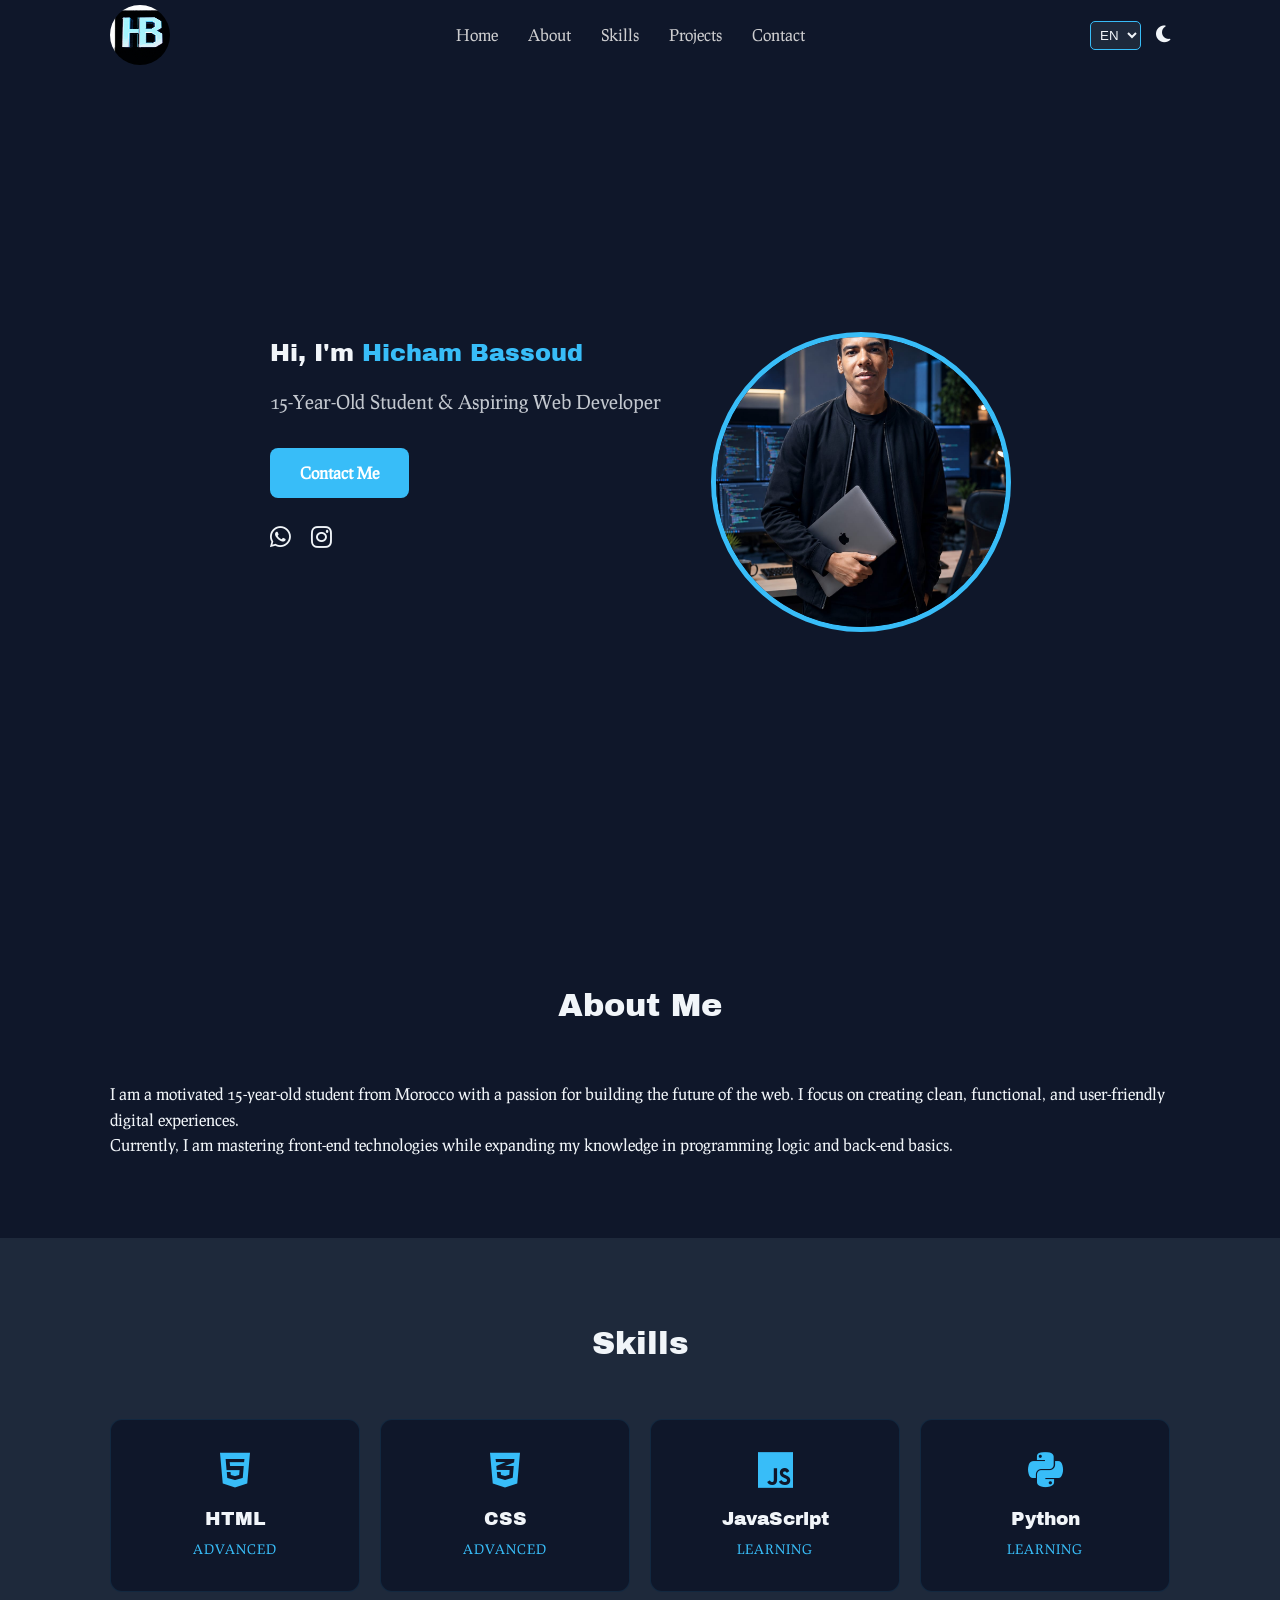
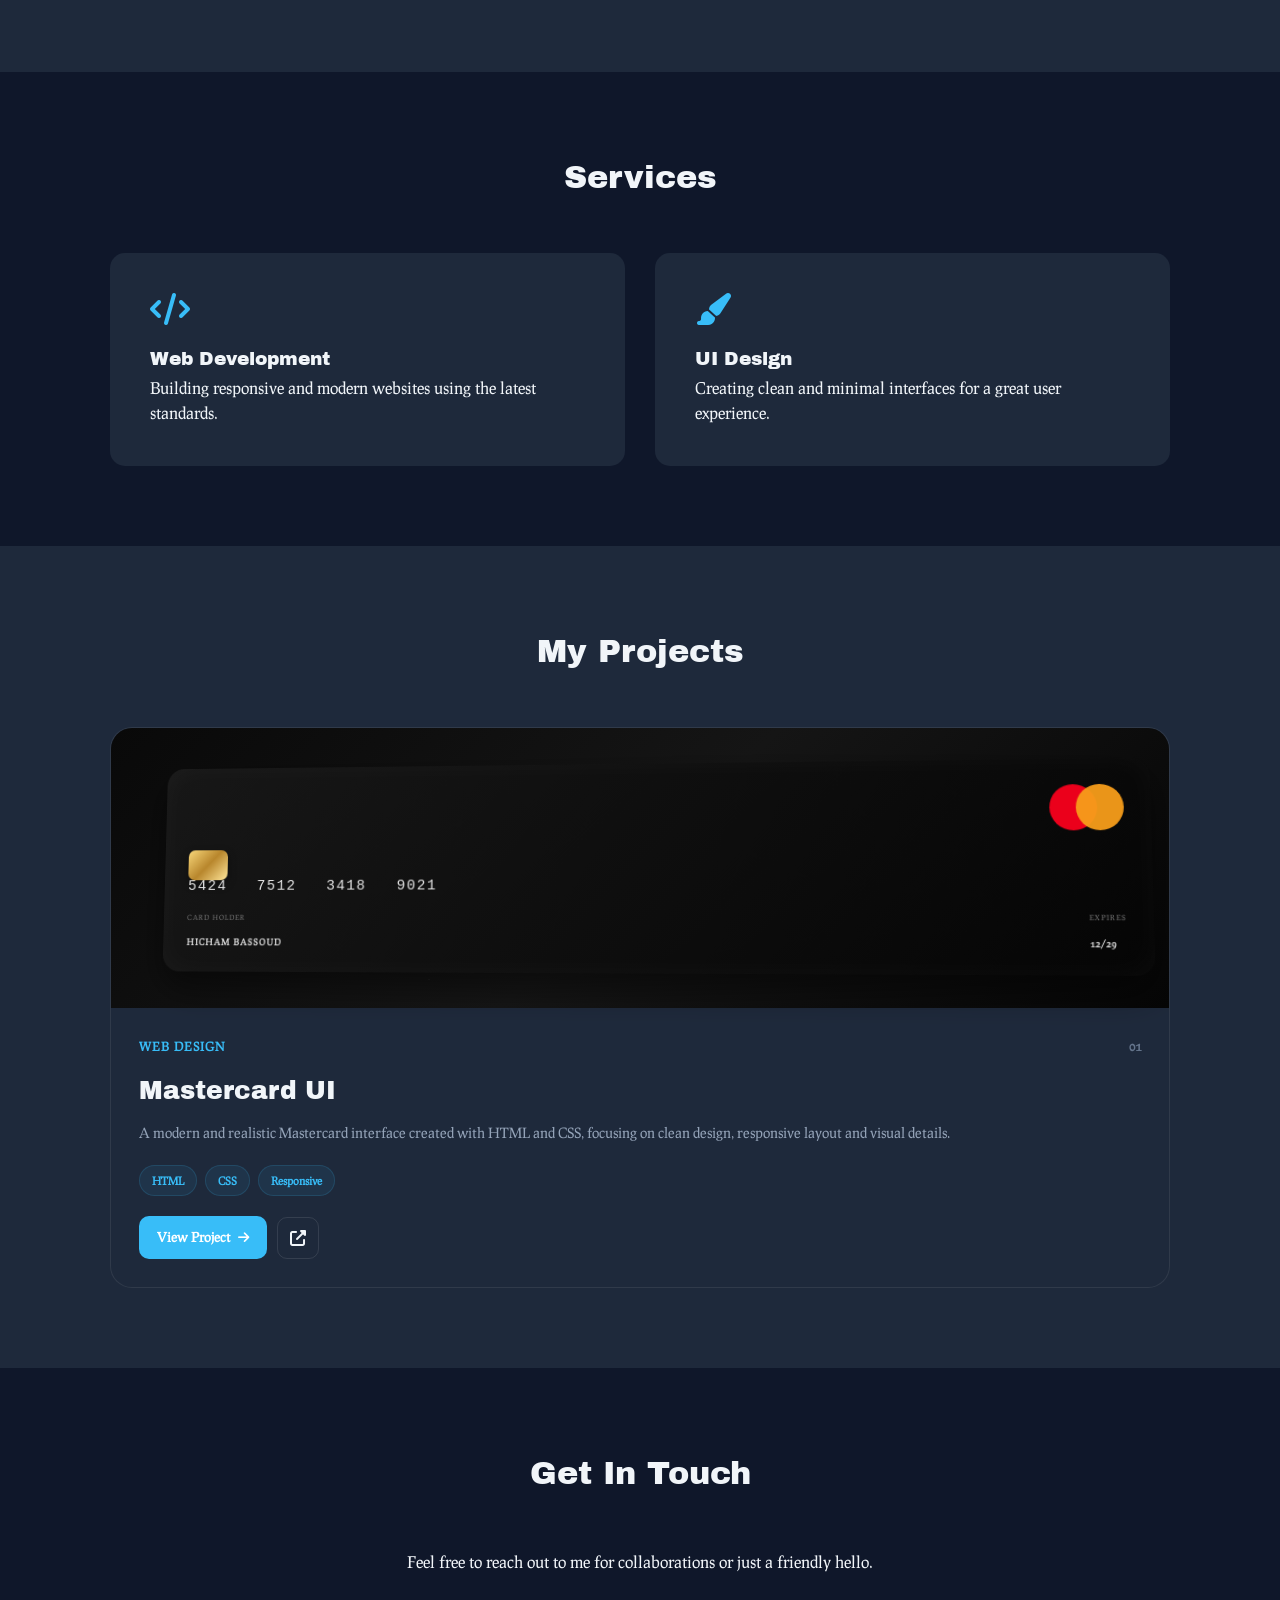
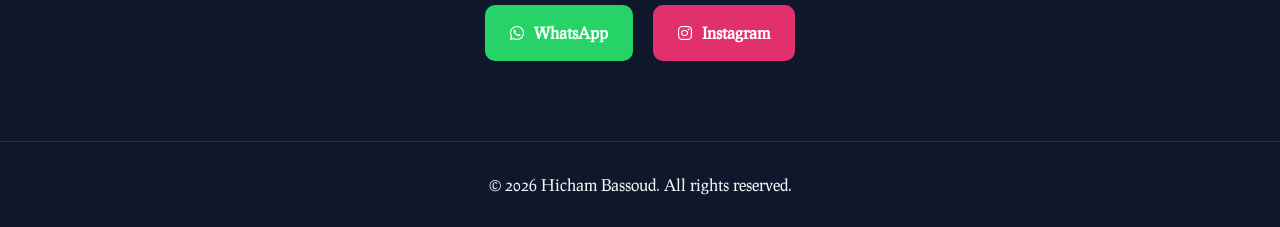
==== index.html @ 15561e94 "Update index.html" ====
<!DOCTYPE html>
<html lang="en" data-theme="dark">
<head>
    <meta charset="UTF-8">
    <meta name="viewport" content="width=device-width, initial-scale=1.0">
    <title>Hicham Bassoud | Web Developer</title>
    <link rel="stylesheet" href="style.css">
    <!-- Icons -->
    <link rel="stylesheet" href="https://cdnjs.cloudflare.com/ajax/libs/font-awesome/6.4.0/css/all.min.css">
    <!-- Fonts -->
    <link href="https://fonts.googleapis.com/css2?family=Inter:wght@300;400;600;700&family=Tajawal:wght@400;700&display=swap" rel="stylesheet">
    <link rel="preconnect" href="https://fonts.googleapis.com">
    <link rel="preconnect" href="https://fonts.gstatic.com" crossorigin>
    <link href="https://fonts.googleapis.com/css2?family=Inter:wght@400;500;600;700;800&display=swap" rel="stylesheet">
</head>
<body>

    <!-- Navigation -->
    <nav>
        <div class="container nav-container">
            <div class="img_logo">
                <img src="logo.jpg"/>
            </div>
            
            <ul class="nav-links">
                <li><a href="#home" data-i18n="nav-home">Home</a></li>
                <li><a href="#about" data-i18n="nav-about">About</a></li>
                <li><a href="#skills" data-i18n="nav-skills">Skills</a></li>
                <li><a href="#projects" data-i18n="nav-projects">Projects</a></li>
                <li><a href="#contact" data-i18n="nav-contact">Contact</a></li>
            </ul>

            <div class="nav-btns">
                <select id="lang-switcher">
                    <option value="en">EN</option>
                    <option value="fr">FR</option>
                    <option value="ar">AR</option>
                </select>
                <button id="theme-toggle"><i class="fas fa-moon"></i></button>
                <div class="hamburger">
                    <span></span><span></span><span></span>
                </div>
            </div>
        </div>
    </nav>

    <!-- Hero Section -->
    <section id="home" class="hero">
        <div class="container">
            <div class="hero-content">
                <h1 data-i18n="hero-title">Hi, I'm <span class="highlight">Hicham Bassoud</span></h1>
                <p class="subtitle" data-i18n="hero-subtitle">15-Year-Old Student & Aspiring Web Developer</p>
                <div class="hero-btns">
                    <a href="#contact" class="btn primary" data-i18n="btn-contact">Contact Me</a>
                    <div class="social-icons">
                        <a href="https://wa.me/212751402319" target="_blank"><i class="fab fa-whatsapp"></i></a>
                        <a href="https://www.instagram.com/alpha_x___00?igsi=Ym5qM2xybjVmcWQw" target="_blank"><i class="fab fa-instagram"></i></a>
                    </div>
                </div>
            </div>

            <div class="hero-img">
                <div class="img-border">
                    <img src="Program.jpg">
                </div>
            </div>
        </div>
    </section>

    <!-- About Section -->
    <section id="about">
        <div class="container">
            <h2 class="section-title" data-i18n="about-title">About Me</h2>
            <div class="about-grid">
                <div class="about-text">
                    <p data-i18n="about-p1">I am a motivated 15-year-old student from Morocco with a passion for building the future of the web. I focus on creating clean, functional, and user-friendly digital experiences.</p>
                    <p data-i18n="about-p2">Currently, I am mastering front-end technologies while expanding my knowledge in programming logic and back-end basics.</p>
                </div>
            </div>
        </div>
    </section>

    <!-- Skills Section -->
    <section id="skills" class="bg-alt">
        <div class="container">
            <h2 class="section-title" data-i18n="skills-title">Skills</h2>

            <div class="skills-grid">
                <div class="skill-card">
                    <i class="fab fa-html5"></i>
                    <h3>HTML</h3>
                    <span class="level" data-i18n="lvl-adv">Advanced</span>
                </div>

                <div class="skill-card">
                    <i class="fab fa-css3-alt"></i>
                    <h3>CSS</h3>
                    <span class="level" data-i18n="lvl-adv">Advanced</span>
                </div>

                <div class="skill-card">
                    <i class="fab fa-js"></i>
                    <h3>JavaScript</h3>
                    <span class="level" data-i18n="lvl-learn">Learning</span>
                </div>

                <div class="skill-card">
                    <i class="fab fa-python"></i>
                    <h3>Python</h3>
                    <span class="level" data-i18n="lvl-learn">Learning</span>
                </div>
            </div>
        </div>
    </section>

    <!-- Services Section -->
    <section id="services">
        <div class="container">
            <h2 class="section-title" data-i18n="services-title">Services</h2>

            <div class="services-grid">
                <div class="service-item">
                    <i class="fas fa-code"></i>
                    <h3 data-i18n="ser-1-t">Web Development</h3>
                    <p data-i18n="ser-1-d">Building responsive and modern websites using the latest standards.</p>
                </div>

                <div class="service-item">
                    <i class="fas fa-paint-brush"></i>
                    <h3 data-i18n="ser-2-t">UI Design</h3>
                    <p data-i18n="ser-2-d">Creating clean and minimal interfaces for a great user experience.</p>
                </div>
            </div>
        </div>
    </section>

    <!-- Projects Section -->
    <section id="projects" class="bg-alt">
        <div class="container">

            <h2 class="section-title" data-i18n="projects-title">
                My Projects
            </h2>

            <div class="projects-grid">

                <!-- Mastercard Project -->
                <div class="project-card">

                    <div class="project-image">
                        <div class="mastercard-preview">

                            <div class="mc-logo">
                                <span></span>
                                <span></span>
                            </div>

                            <div class="mc-chip"></div>

                            <div class="mc-number">
                                5424&nbsp;&nbsp; 7512&nbsp;&nbsp; 3418&nbsp;&nbsp; 9021
                            </div>

                            <div class="mc-bottom">
                                <div>
                                    <small>CARD HOLDER</small>
                                    <strong>HICHAM BASSOUD</strong>
                                </div>

                                <div>
                                    <small>EXPIRES</small>
                                    <strong>12/29</strong>
                                </div>
                            </div>

                        </div>
                    </div>

                    <div class="project-content">

                        <div class="project-top">
                            <span class="project-category">
                                Web Design
                            </span>

                            <span class="project-number">
                                01
                            </span>
                        </div>

                        <h3>Mastercard UI</h3>

                        <p>
                            A modern and realistic Mastercard interface
                            created with HTML and CSS, focusing on clean
                            design, responsive layout and visual details.
                        </p>

                        <div class="project-tech">
                            <span>HTML</span>
                            <span>CSS</span>
                            <span>Responsive</span>
                        </div>

                        <div class="project-actions">

                            <a href="Mastercard/index.html"
                               target="_blank"
                               class="project-btn project-primary">
                                View Project
                                <i class="fas fa-arrow-right"></i>
                            </a>

                            <a href="../My Projet/Mastercard/index.html"
                               target="_blank"
                               class="project-icon">
                                <i class="fas fa-up-right-from-square"></i>
                            </a>

                        </div>

                    </div>

                </div>

            </div>

        </div>
    </section>

    <!-- Contact Section -->
    <section id="contact">
        <div class="container">
            <h2 class="section-title" data-i18n="contact-title">Get In Touch</h2>

            <div class="contact-wrapper">
                <div class="contact-info">

                    <p data-i18n="contact-p">
                        Feel free to reach out to me for collaborations or just a friendly hello.
                    </p>

                    <div class="contact-links">

                        <a href="https://wa.me/212751402319" class="contact-btn wa">
                            <i class="fab fa-whatsapp"></i> WhatsApp
                        </a>

                        <a href="https://www.instagram.com/alpha_x___00?igsi=Ym5qM2xybjVmcWQw" class="contact-btn ig">
                            <i class="fab fa-instagram"></i> Instagram
                        </a>

                    </div>
                </div>
            </div>
        </div>
    </section>

    <footer>
        <p>
            &copy; 2026 Hicham Bassoud.
            <span data-i18n="footer">All rights reserved.</span>
        </p>
    </footer>

    <script src="script.js"></script>
</body>
</html>
---- style.css ----
@import url('https://fonts.googleapis.com/css2?family=Archivo+Black&display=swap');
@import url('https://fonts.googleapis.com/css2?family=Prociono&display=swap');
h1, h2, h3 {
    font-family: 'Archivo Black', sans-serif;
    font-weight: 400;
}
:root {
    --bg-color: #0f172a;
    --text-color: #f1f5f9;
    --accent-color: #38bdf8;
    --card-bg: #1e293b;
    --section-padding: 80px 20px;
    --transition: all 0.3s ease;
}

[data-theme="light"] {
    --bg-color: #f8fafc;
    --text-color: #0f172a;
    --accent-color: #0284c7;
    --card-bg: #ffffff;
}

* {
    margin: 0;
    padding: 0;
    box-sizing: border-box;
}

html {
    scroll-behavior: smooth;
}

body {
    font-family: 'Prociono', serif;
    background-color: var(--bg-color);
    color: var(--text-color);
    line-height: 1.6;
    transition: var(--transition);
}

[lang="ar"] body {
    font-family: 'Tajawal', sans-serif;
    direction: rtl;
}

.container {
    max-width: 1100px;
    margin: 0 auto;
    padding: 0 20px;
}

/* Nav */
nav {
    height: 70px;
    display: flex;
    align-items: center;
    position: fixed;
    top: 0;
    width: 100%;
    background: var(--bg-color);
    z-index: 1000;
    box-shadow: 0 2px 10px rgba(255, 0, 0, 0);
}

.nav-container {
    display: flex;
    justify-content: space-between;
    align-items: center;
    width: 100%;
}

.logo {
    font-size: 1.5rem;
    font-weight: 700;
}

.logo span { color: var(--accent-color); }

.nav-links {
    display: flex;
    list-style: none;
    gap: 30px;
}

.nav-links a {
    text-decoration: none;
    color: #CDCDCF;
    font-weight: 500;
    transition: var(--transition);
}

.nav-links a:hover {
    border-bottom: 3px solid #FFE300;
    color: #FFFFFF;
}

.nav-btns {
    display: flex;
    align-items: center;
    gap: 15px;
}

#lang-switcher {
    background: var(--card-bg);
    color: var(--text-color);
    border: 1px solid var(--accent-color);
    padding: 5px;
    border-radius: 5px;
    cursor: pointer;
}

#theme-toggle {
    background: none;
    border: none;
    color: var(--text-color);
    font-size: 1.2rem;
    cursor: pointer;
}

/* Hero */
.hero {
    height: 100vh;
    display: flex;
    align-items: center;
    padding-top: 70px;
}

.hero .container {
    display: flex;
    align-items: center;
    justify-content: space-between;
    gap: 50px;
}

.highlight { color: var(--accent-color); }

.subtitle {
    font-size: 1.2rem;
    margin: 15px 0 30px;
    opacity: 0.8;
}
.hero-img img {
    width: 300px;
    height: 300px;
    border-radius: 50%;
    object-fit: cover;
    border: 5px solid var(--accent-color);
    position: relative;
    top: 40px;
}
.container nav-container.img_logo {
    width: 280px;
    height: 180px;
}
.img_logo {
    height: 60px;
    width: 60px;
    border-radius: 50%;
}
.img_logo img {
    width: 60px;
    height: 60px;
    border-radius: 50%;
    display: block;
} 
.btn {
    padding: 12px 30px;
    border-radius: 8px;
    text-decoration: none;
    font-weight: 600;
    display: inline-block;
    transition: var(--transition);
}

.btn.primary {
    background: var(--accent-color);
    color: #fff;
}

.btn.primary:hover { transform: translateY(-3px); opacity: 0.9; }

.social-icons {
    margin-top: 20px;
    display: flex;
    gap: 20px;
}

.social-icons a {
    font-size: 1.5rem;
    color: var(--text-color);
    transition: var(--transition);
}

.social-icons a:hover { color: var(--accent-color); }

/* Sections */
section { padding: var(--section-padding); }
.bg-alt { background-color: var(--card-bg); }
.section-title {
    text-align: center;
    font-size: 2rem;
    margin-bottom: 50px;
}

/* Skills */
.skills-grid {
    display: grid;
    grid-template-columns: repeat(auto-fit, minmax(150px, 1fr));
    gap: 20px;
}

.skill-card {
    background: var(--bg-color);
    padding: 30px;
    text-align: center;
    border-radius: 12px;
    border: 1px solid rgba(56, 189, 248, 0.1);
}

.skill-card i {
    font-size: 2.5rem;
    color: var(--accent-color);
    margin-bottom: 15px;
}

.level {
    font-size: 0.8rem;
    text-transform: uppercase;
    letter-spacing: 1px;
    color: var(--accent-color);
}

/* Services */
.services-grid {
    display: grid;
    grid-template-columns: repeat(auto-fit, minmax(280px, 1fr));
    gap: 30px;
}

.service-item {
    background: var(--card-bg);
    padding: 40px;
    border-radius: 15px;
    transition: var(--transition);
}

.service-item i {
    font-size: 2rem;
    margin-bottom: 20px;
    color: var(--accent-color);
}

/* Contact */
.contact-wrapper {
    text-align: center;
    max-width: 600px;
    margin: 0 auto;
}

.contact-links {
    display: flex;
    justify-content: center;
    gap: 20px;
    margin-top: 30px;
    flex-wrap: wrap;
}

.contact-btn {
    padding: 15px 25px;
    border-radius: 10px;
    text-decoration: none;
    color: white;
    font-weight: bold;
    display: flex;
    align-items: center;
    gap: 10px;
}

.wa { background: #25D366; }
.ig { background: #E1306C; }

/* Mobile Menu */
.hamburger { display: none; cursor: pointer; }
.hamburger span {
    display: block;
    width: 25px;
    height: 3px;
    background: var(--text-color);
    margin: 5px 0;
}

@media (max-width: 768px) {
    .nav-links {
        display: none; /* Add JS to toggle this */
    }
    .hamburger { display: block; }
    .hero .container { flex-direction: column-reverse; text-align: center; }
    .hero-img img { width: 200px; height: 200px; }
}

footer {
    text-align: center;
    padding: 30px;
    border-top: 1px solid rgba(255,255,255,0.1);
} 
/* =========================
   PROJECTS SECTION
========================= */

.projects-grid {
    display: grid;
    grid-template-columns: repeat(auto-fit, minmax(320px, 1fr));
    gap: 30px;
    margin-top: 45px;
}

.project-card {
    overflow: hidden;
    background: var(--card-bg);
    border: 1px solid rgba(255,255,255,0.08);
    border-radius: 22px;
    transition: 0.4s ease;
}

.project-card:hover {
    transform: translateY(-10px);
    border-color: var(--accent-color);
    box-shadow: 0 20px 50px rgba(0,0,0,0.35);
}

/* Mastercard Preview */

.project-image {
    padding: 35px;
    background: linear-gradient(
        135deg,
        #090909,
        #151515,
        #050505
    );
}

.mastercard-preview {
    position: relative;
    height: 210px;
    padding: 25px;
    border-radius: 18px;
    overflow: hidden;

    background:
        linear-gradient(
            135deg,
            #171717,
            #050505
        );

    box-shadow:
        0 15px 35px rgba(0,0,0,0.5),
        inset 0 0 30px rgba(255,255,255,0.03);

    transform: perspective(900px) rotateX(3deg) rotateY(-4deg);
    transition: 0.5s ease;
}

.project-card:hover .mastercard-preview {
    transform: perspective(900px) rotateX(0) rotateY(0) scale(1.02);
}

/* Mastercard Logo */

.mc-logo {
    position: absolute;
    top: 25px;
    right: 25px;
    display: flex;
}

.mc-logo span {
    width: 45px;
    height: 45px;
    border-radius: 50%;
    display: block;
}

.mc-logo span:first-child {
    background: #eb001b;
}

.mc-logo span:last-child {
    background: #f79e1b;
    margin-left: -20px;
    opacity: 0.95;
}

/* Chip */

.mc-chip {
    position: absolute;
    top: 85px;
    left: 25px;

    width: 42px;
    height: 31px;

    border-radius: 7px;

    background: linear-gradient(
        135deg,
        #f8d77a,
        #b8862c,
        #ffe69a
    );

    box-shadow: 0 4px 10px rgba(0,0,0,0.4);
}

/* Card Number */

.mc-number {
    position: absolute;
    left: 25px;
    bottom: 75px;

    font-size: 15px;
    letter-spacing: 1.5px;

    color: #e5e5e5;
    font-family: monospace;
}

/* Bottom */

.mc-bottom {
    position: absolute;
    left: 25px;
    right: 25px;
    bottom: 20px;

    display: flex;
    justify-content: space-between;
}

.mc-bottom small {
    display: block;
    margin-bottom: 4px;

    font-size: 7px;
    color: #777;
    letter-spacing: 1px;
}

.mc-bottom strong {
    font-size: 9px;
    color: #ddd;
    letter-spacing: 1px;
}

/* Content */

.project-content {
    padding: 28px;
}

.project-top {
    display: flex;
    justify-content: space-between;
    align-items: center;
}

.project-category {
    color: var(--accent-color);
    font-size: 12px;
    font-weight: 600;
    text-transform: uppercase;
    letter-spacing: 1px;
}

.project-number {
    color: #64748b;
    font-size: 13px;
    font-weight: 700;
}

.project-content h3 {
    margin: 14px 0 10px;
    font-size: 25px;
    color: var(--text-color);
}

.project-content p {
    color: #94a3b8;
    line-height: 1.7;
    font-size: 14px;
}

/* Technologies */

.project-tech {
    display: flex;
    flex-wrap: wrap;
    gap: 8px;
    margin: 20px 0;
}

.project-tech span {
    padding: 6px 12px;

    border-radius: 20px;

    font-size: 11px;
    font-weight: 600;

    color: var(--accent-color);

    background: rgba(56,189,248,0.08);
    border: 1px solid rgba(56,189,248,0.15);
}

/* Buttons */

.project-actions {
    display: flex;
    align-items: center;
    gap: 10px;
}

.project-btn {
    display: inline-flex;
    align-items: center;
    gap: 8px;

    padding: 11px 18px;

    border-radius: 10px;

    text-decoration: none;
    font-size: 13px;
    font-weight: 600;

    transition: 0.3s ease;
}

.project-primary {
    color: #fff;
    background: var(--accent-color);
}

.project-primary:hover {
    transform: translateX(4px);
    filter: brightness(1.1);
}

.project-icon {
    width: 42px;
    height: 42px;

    display: flex;
    align-items: center;
    justify-content: center;

    color: var(--text-color);

    border: 1px solid rgba(255,255,255,0.1);
    border-radius: 10px;

    text-decoration: none;

    transition: 0.3s ease;
}

.project-icon:hover {
    color: var(--accent-color);
    border-color: var(--accent-color);
}

/* Mobile */

@media (max-width: 600px) {

    .projects-grid {
        grid-template-columns: 1fr;
    }

    .project-image {
        padding: 20px;
    }

    .mastercard-preview {
        height: 180px;
    }

    .project-content {
        padding: 22px;
    }

}
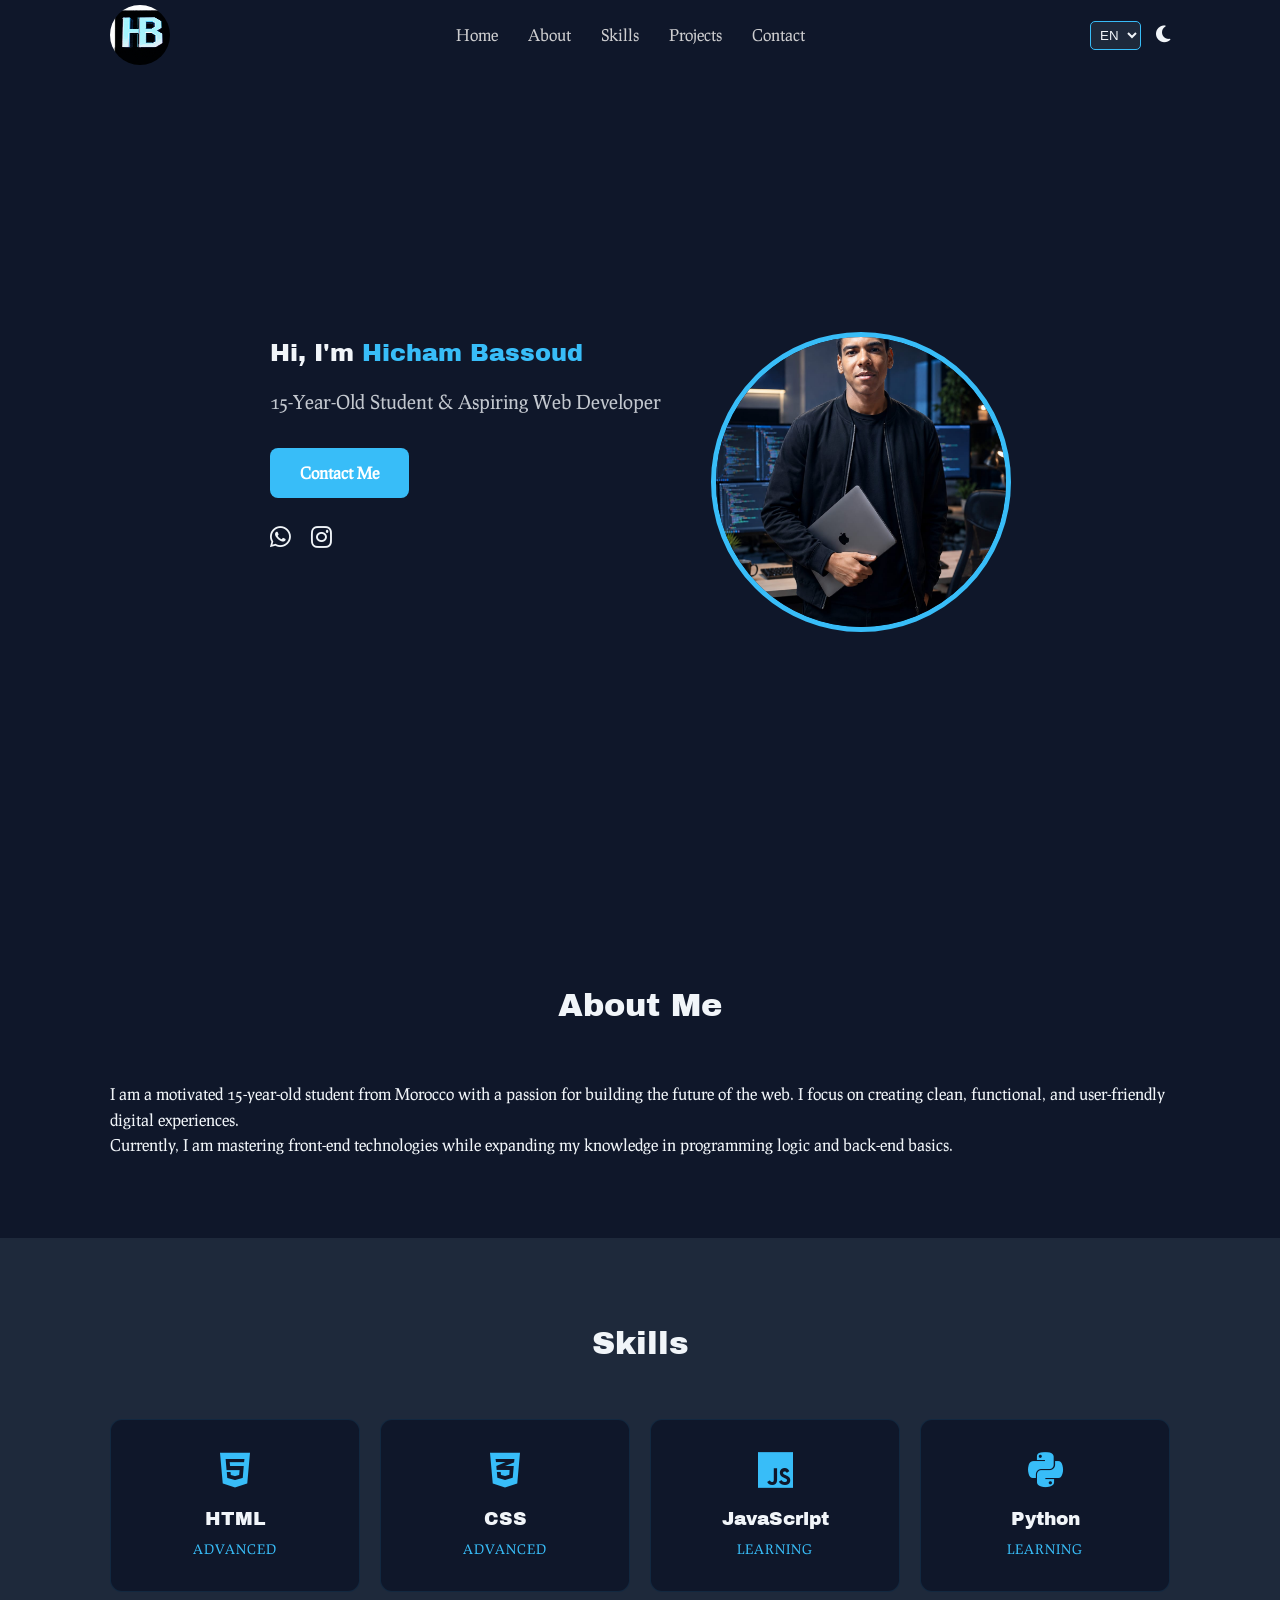
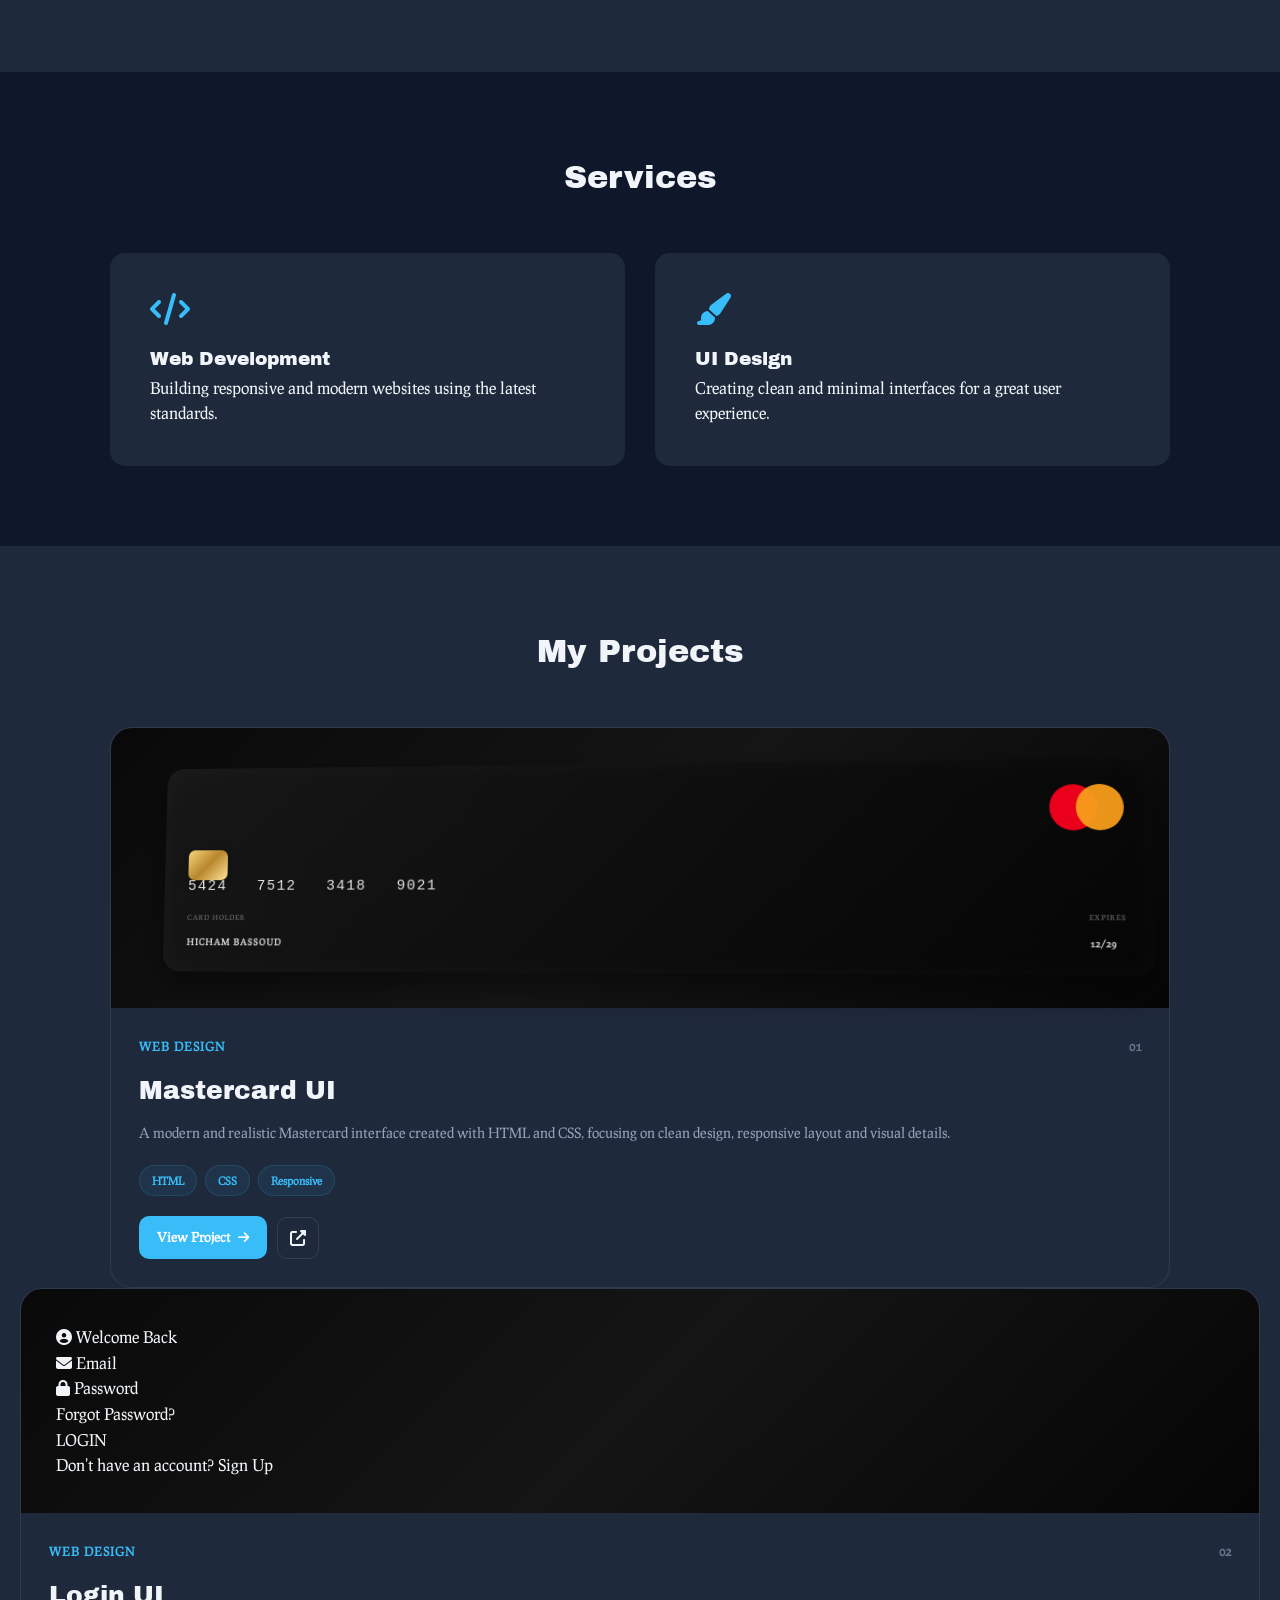
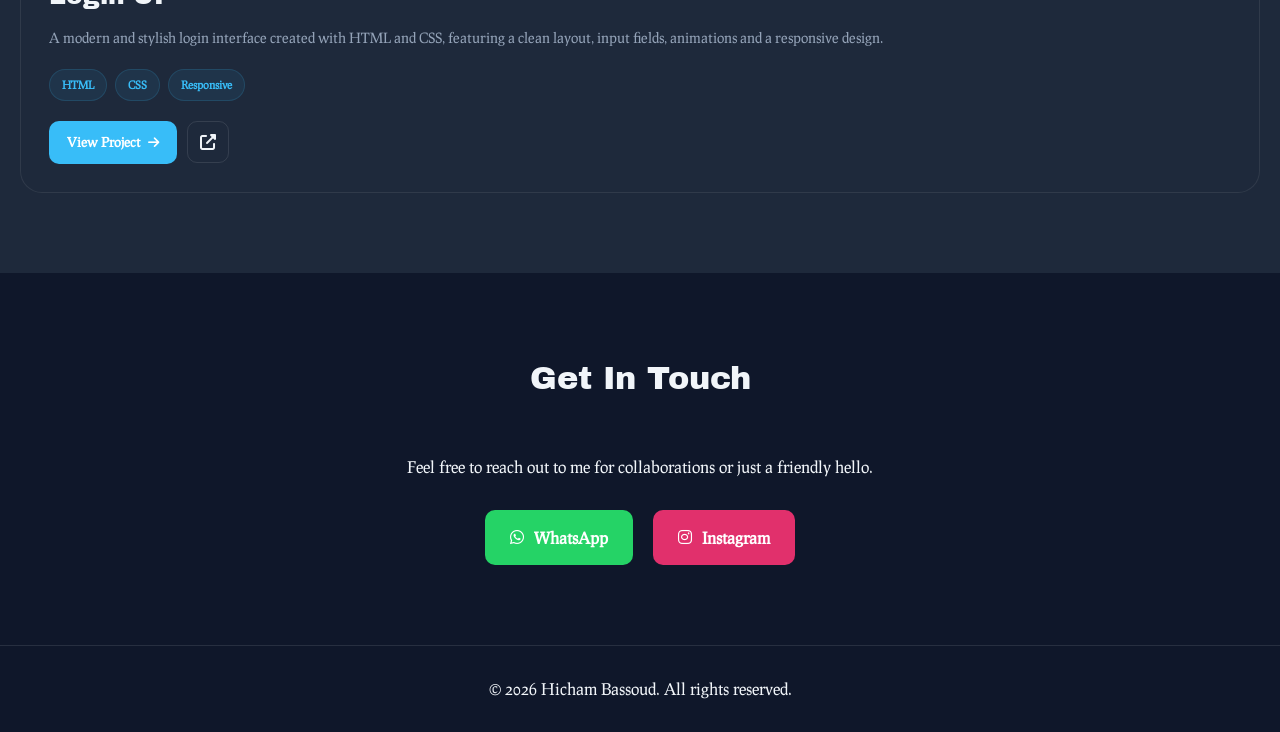
==== commit 110aa198: "Update index.html" ====
--- a/index.html
+++ b/index.html
@@ -226,6 +226,88 @@
             </div>
 
         </div>
+        <!-- Login Project -->
+<div class="project-card">
+
+    <div class="project-image">
+        <div class="login-preview">
+
+            <div class="login-preview-title">
+                <i class="fas fa-user-circle"></i>
+                <span>Welcome Back</span>
+            </div>
+
+            <div class="login-input">
+                <i class="fas fa-envelope"></i>
+                <span>Email</span>
+            </div>
+
+            <div class="login-input">
+                <i class="fas fa-lock"></i>
+                <span>Password</span>
+            </div>
+
+            <div class="login-forgot">
+                Forgot Password?
+            </div>
+
+            <div class="login-button">
+                LOGIN
+            </div>
+
+            <div class="login-signup">
+                Don't have an account? <span>Sign Up</span>
+            </div>
+
+        </div>
+    </div>
+
+    <div class="project-content">
+
+        <div class="project-top">
+            <span class="project-category">
+                Web Design
+            </span>
+
+            <span class="project-number">
+                02
+            </span>
+        </div>
+
+        <h3>Login UI</h3>
+
+        <p>
+            A modern and stylish login interface created with
+            HTML and CSS, featuring a clean layout, input fields,
+            animations and a responsive design.
+        </p>
+
+        <div class="project-tech">
+            <span>HTML</span>
+            <span>CSS</span>
+            <span>Responsive</span>
+        </div>
+
+        <div class="project-actions">
+
+            <a href="Login/index.html"
+               target="_blank"
+               class="project-btn project-primary">
+                View Project
+                <i class="fas fa-arrow-right"></i>
+            </a>
+
+            <a href="Login/index.html"
+               target="_blank"
+               class="project-icon">
+                <i class="fas fa-up-right-from-square"></i>
+            </a>
+
+        </div>
+
+    </div>
+
+    </div>
     </section>
 
     <!-- Contact Section -->
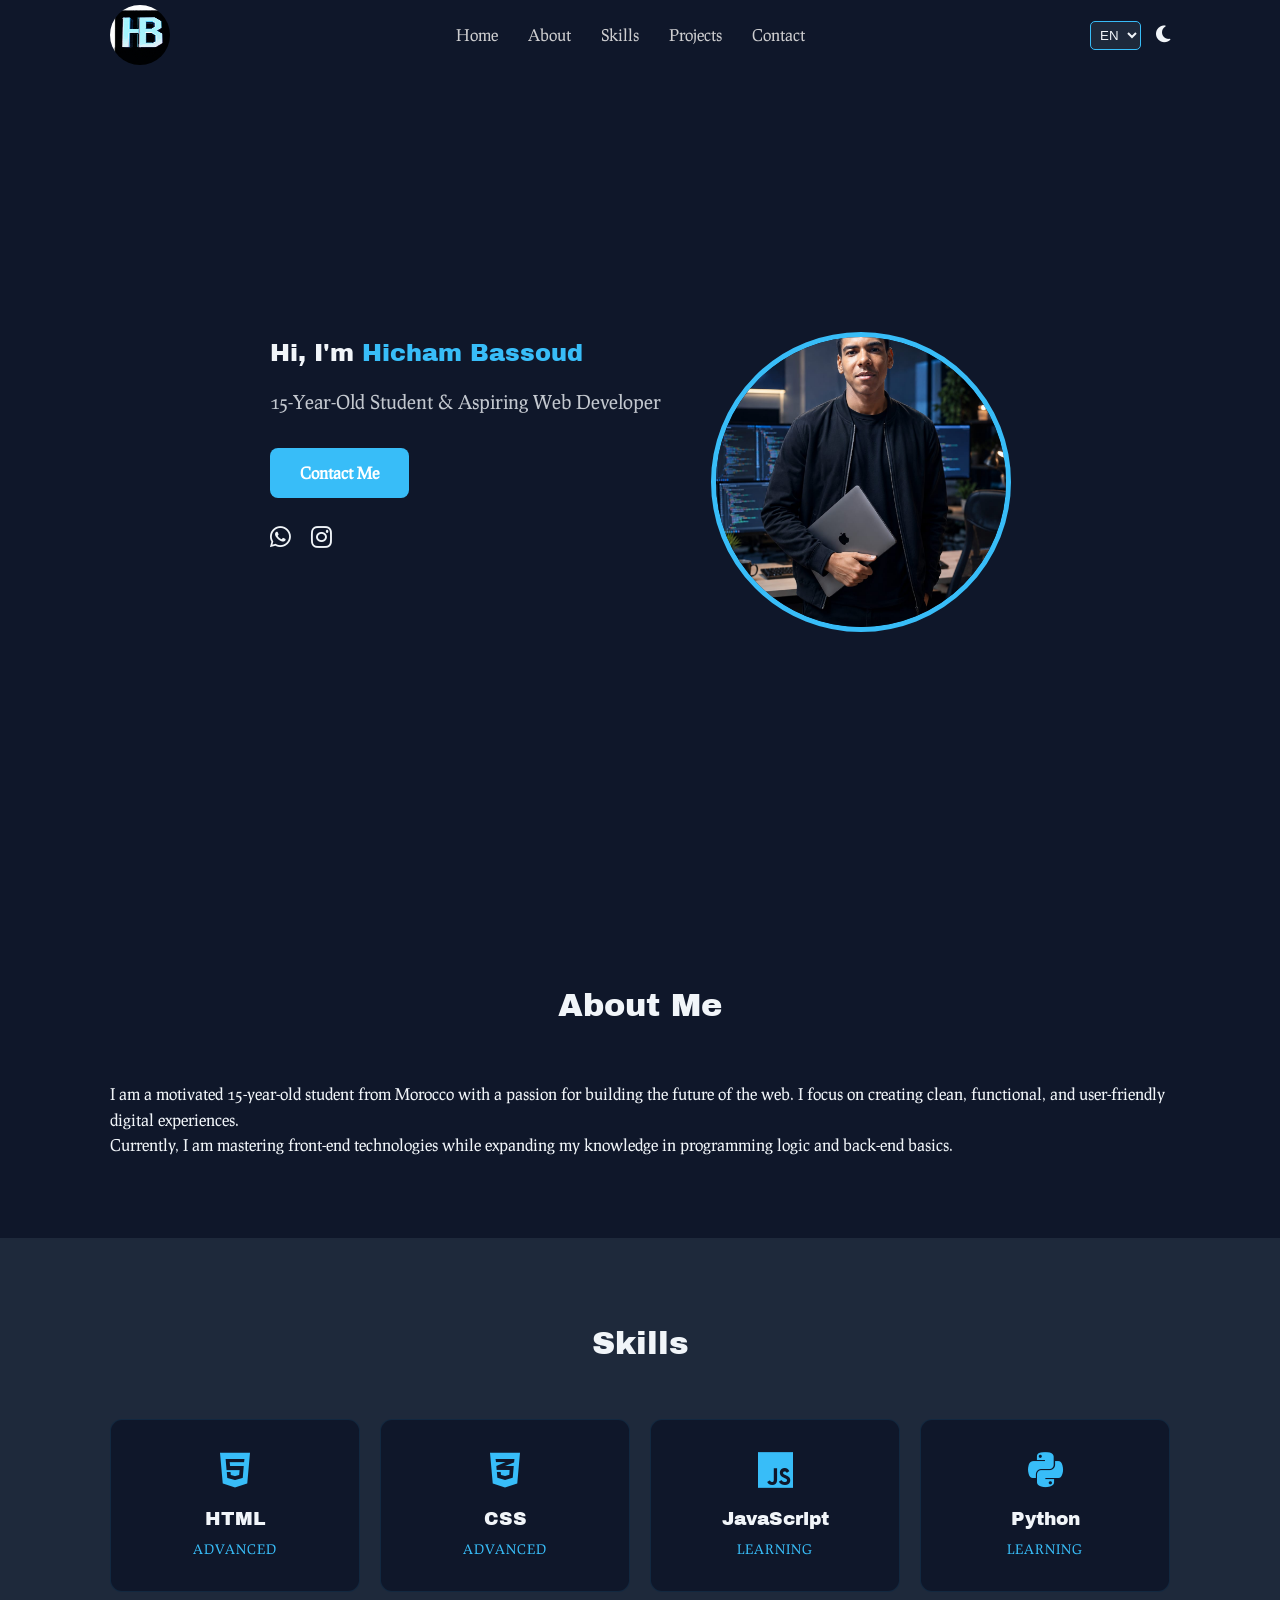
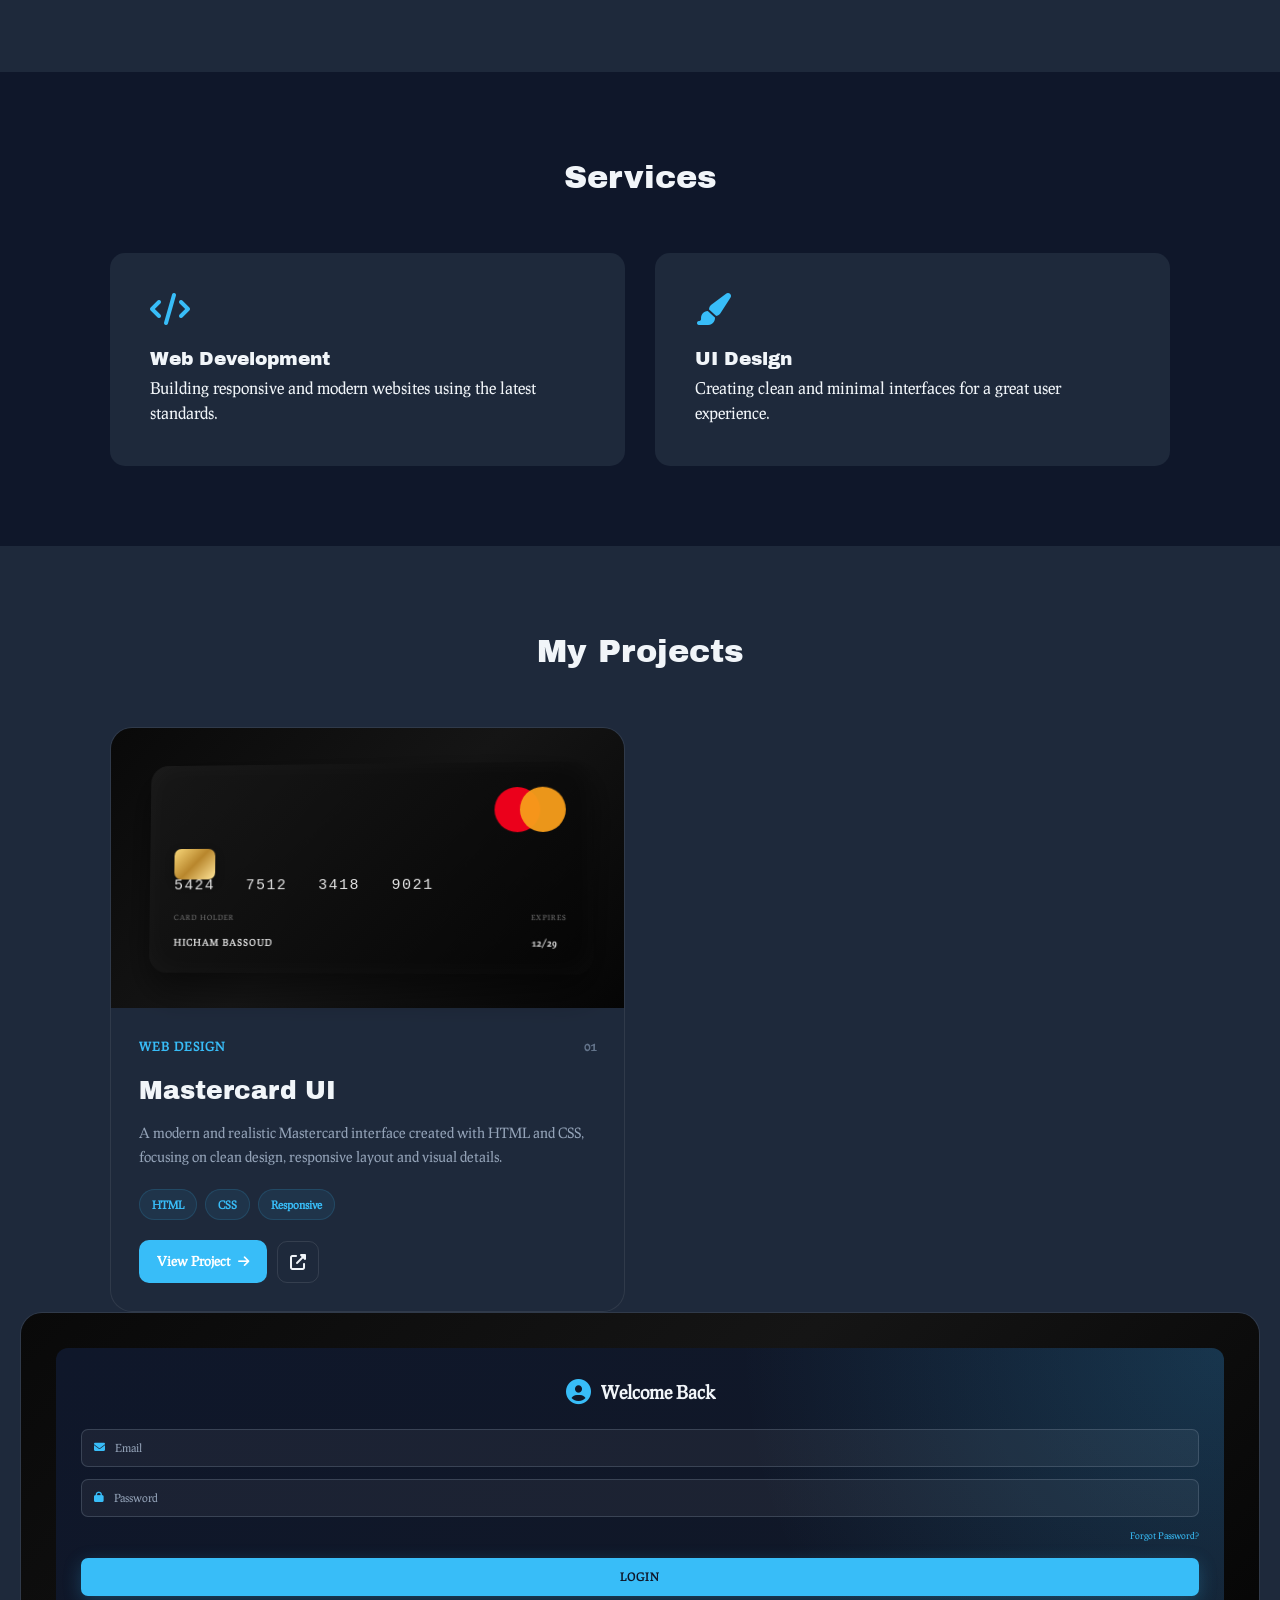
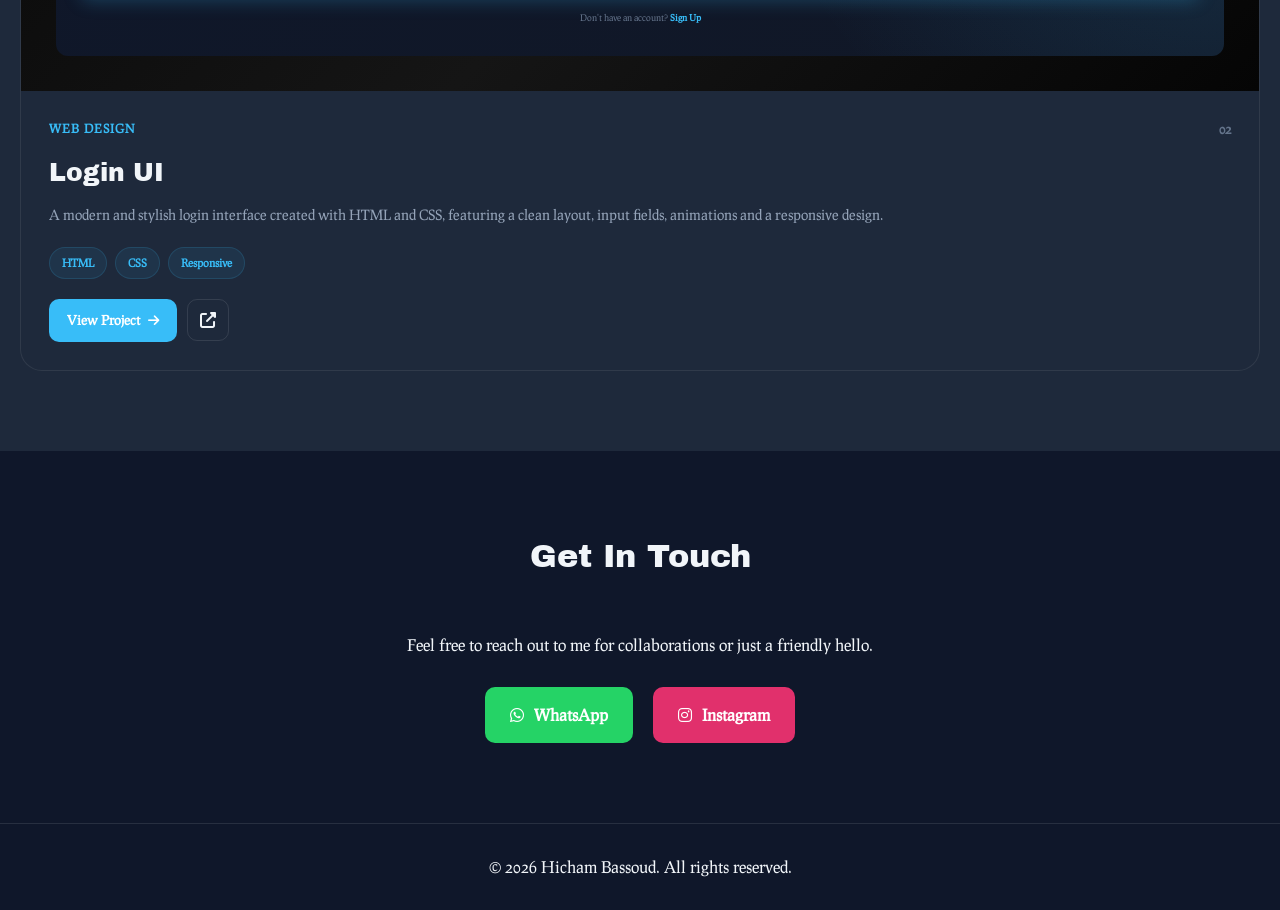
==== commit f3d28079: "Update index.html" ====
--- a/index.html
+++ b/index.html
@@ -211,7 +211,7 @@
                                 <i class="fas fa-arrow-right"></i>
                             </a>
 
-                            <a href="../My Projet/Mastercard/index.html"
+                            <a href="Mastercard/index.html"
                                target="_blank"
                                class="project-icon">
                                 <i class="fas fa-up-right-from-square"></i>
--- a/style.css
+++ b/style.css
@@ -593,4 +593,155 @@
         padding: 22px;
     }
 
-}+}
+/* ================================
+   LOGIN PROJECT PREVIEW
+================================ */
+
+.login-preview {
+    width: 100%;
+    height: 100%;
+    min-height: 260px;
+    padding: 30px 25px;
+
+    display: flex;
+    flex-direction: column;
+    justify-content: center;
+
+    background:
+        radial-gradient(circle at top right,
+        rgba(56, 189, 248, 0.18),
+        transparent 40%),
+        linear-gradient(145deg, #0f172a, #111827);
+
+    border-radius: 12px;
+    box-sizing: border-box;
+}
+
+/* Title */
+
+.login-preview-title {
+    display: flex;
+    align-items: center;
+    justify-content: center;
+    gap: 10px;
+
+    margin-bottom: 22px;
+
+    color: #f1f5f9;
+    font-size: 18px;
+    font-weight: 700;
+}
+
+.login-preview-title i {
+    font-size: 25px;
+    color: #38bdf8;
+}
+
+/* Inputs */
+
+.login-input {
+    width: 100%;
+    height: 38px;
+
+    display: flex;
+    align-items: center;
+    gap: 10px;
+
+    padding: 0 12px;
+    margin-bottom: 12px;
+
+    box-sizing: border-box;
+
+    border: 1px solid rgba(148, 163, 184, 0.25);
+    border-radius: 7px;
+
+    background: rgba(255, 255, 255, 0.05);
+
+    color: #94a3b8;
+    font-size: 11px;
+}
+
+.login-input i {
+    color: #38bdf8;
+}
+
+/* Forgot password */
+
+.login-forgot {
+    text-align: right;
+
+    margin-bottom: 15px;
+
+    color: #38bdf8;
+    font-size: 9px;
+}
+
+/* Login button */
+
+.login-button {
+    width: 100%;
+    height: 38px;
+
+    display: flex;
+    align-items: center;
+    justify-content: center;
+
+    border-radius: 7px;
+
+    background: #38bdf8;
+    color: #0f172a;
+
+    font-size: 11px;
+    font-weight: 800;
+
+    letter-spacing: 1px;
+
+    box-shadow: 0 5px 18px rgba(56, 189, 248, 0.25);
+
+    transition: 0.3s ease;
+}
+
+.login-button:hover {
+    transform: scale(1.02);
+}
+
+/* Sign up */
+
+.login-signup {
+    margin-top: 15px;
+
+    text-align: center;
+
+    color: #64748b;
+    font-size: 9px;
+}
+
+.login-signup span {
+    color: #38bdf8;
+    font-weight: 700;
+}
+
+
+/* ================================
+   PROJECTS GRID
+================================ */
+
+.projects-grid {
+    display: grid;
+    grid-template-columns: repeat(2, minmax(0, 1fr));
+    gap: 30px;
+}
+
+
+/* ================================
+   RESPONSIVE
+================================ */
+
+@media (max-width: 768px) {
+
+    .projects-grid {
+        grid-template-columns: 1fr;
+    }
+
+    }
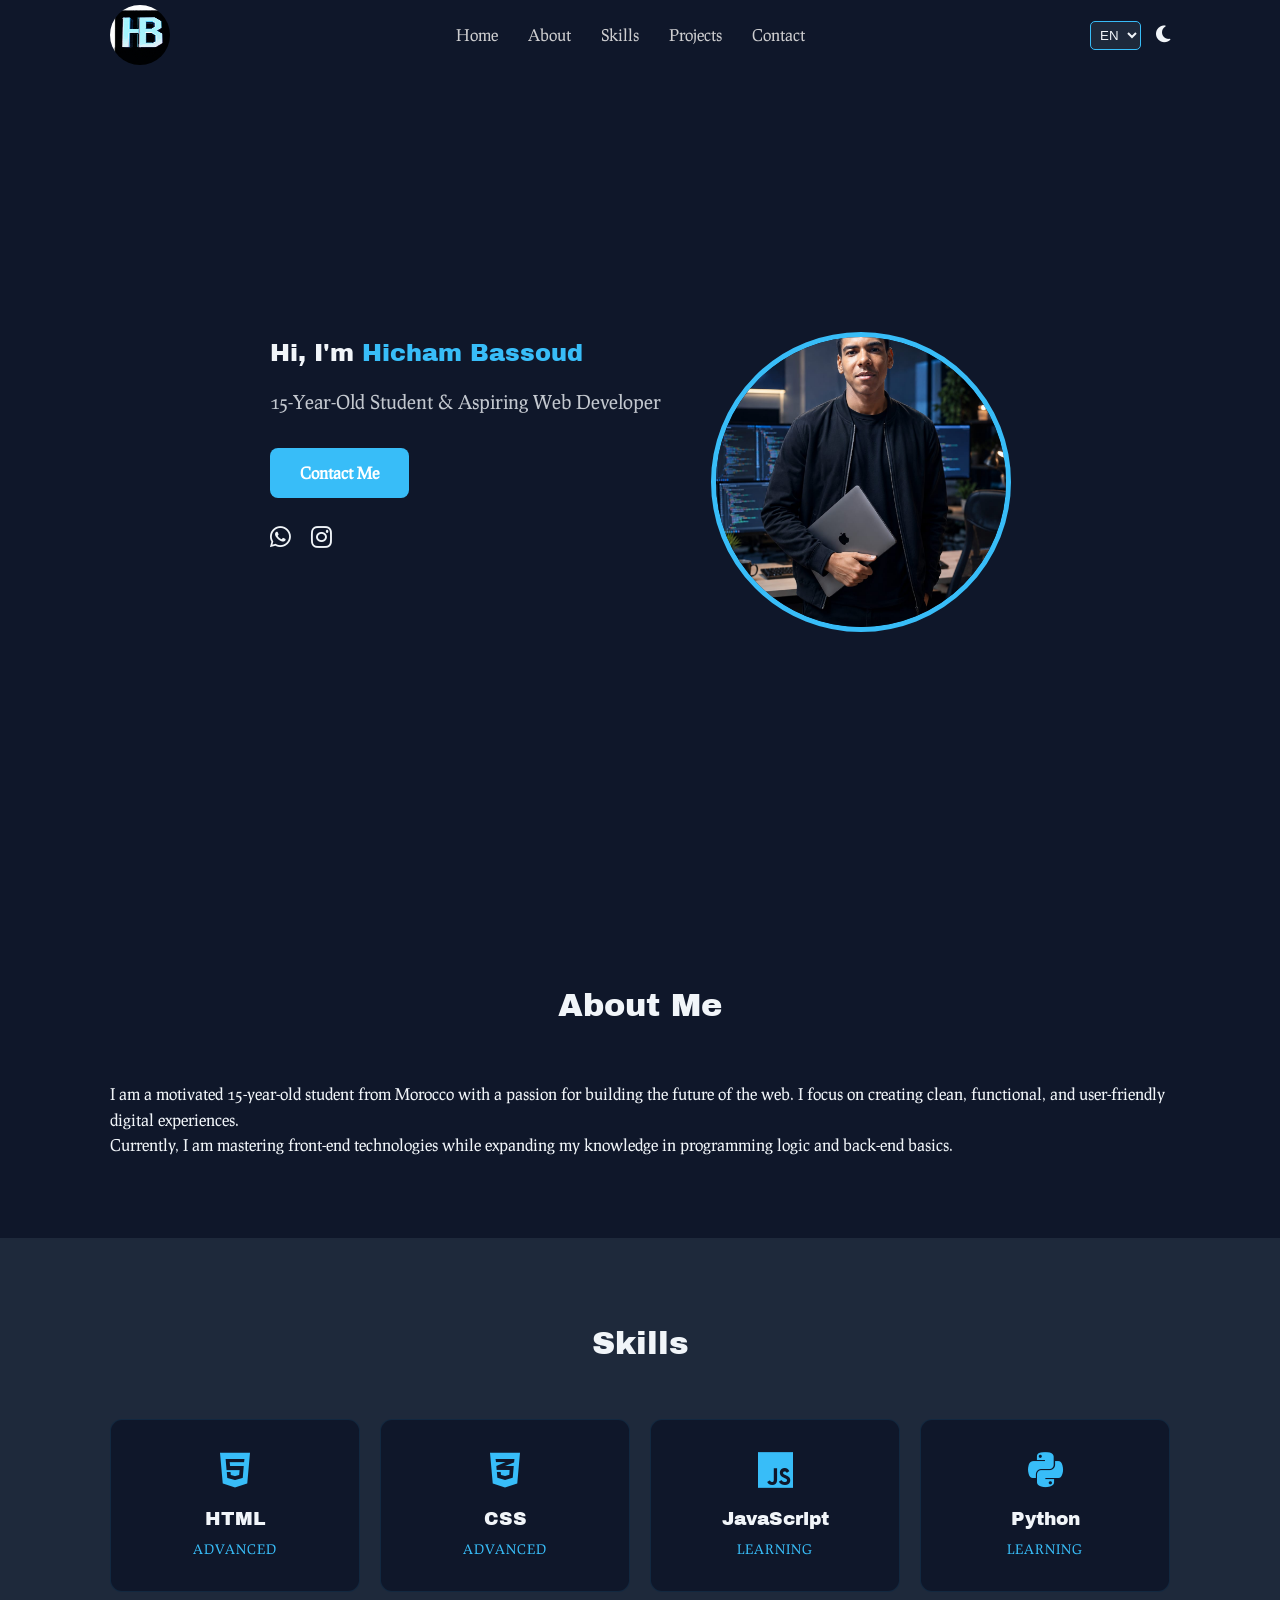
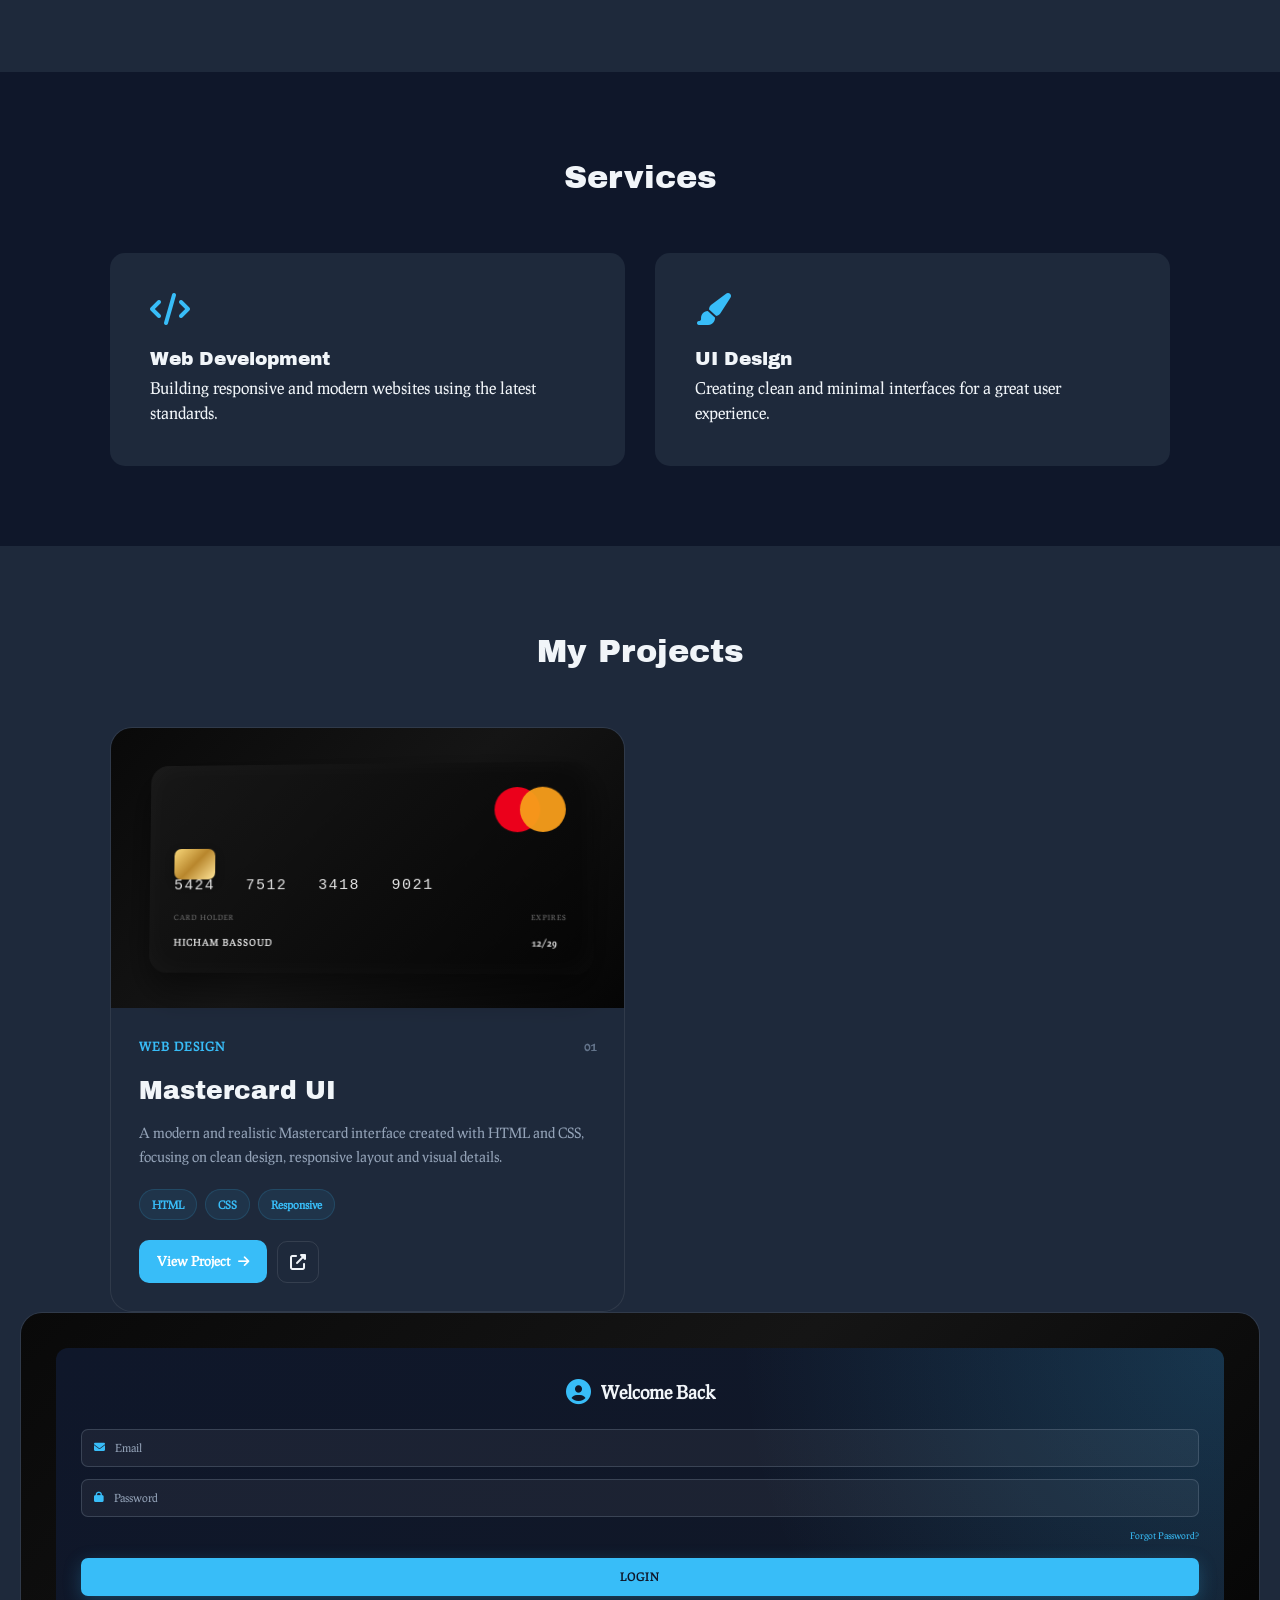
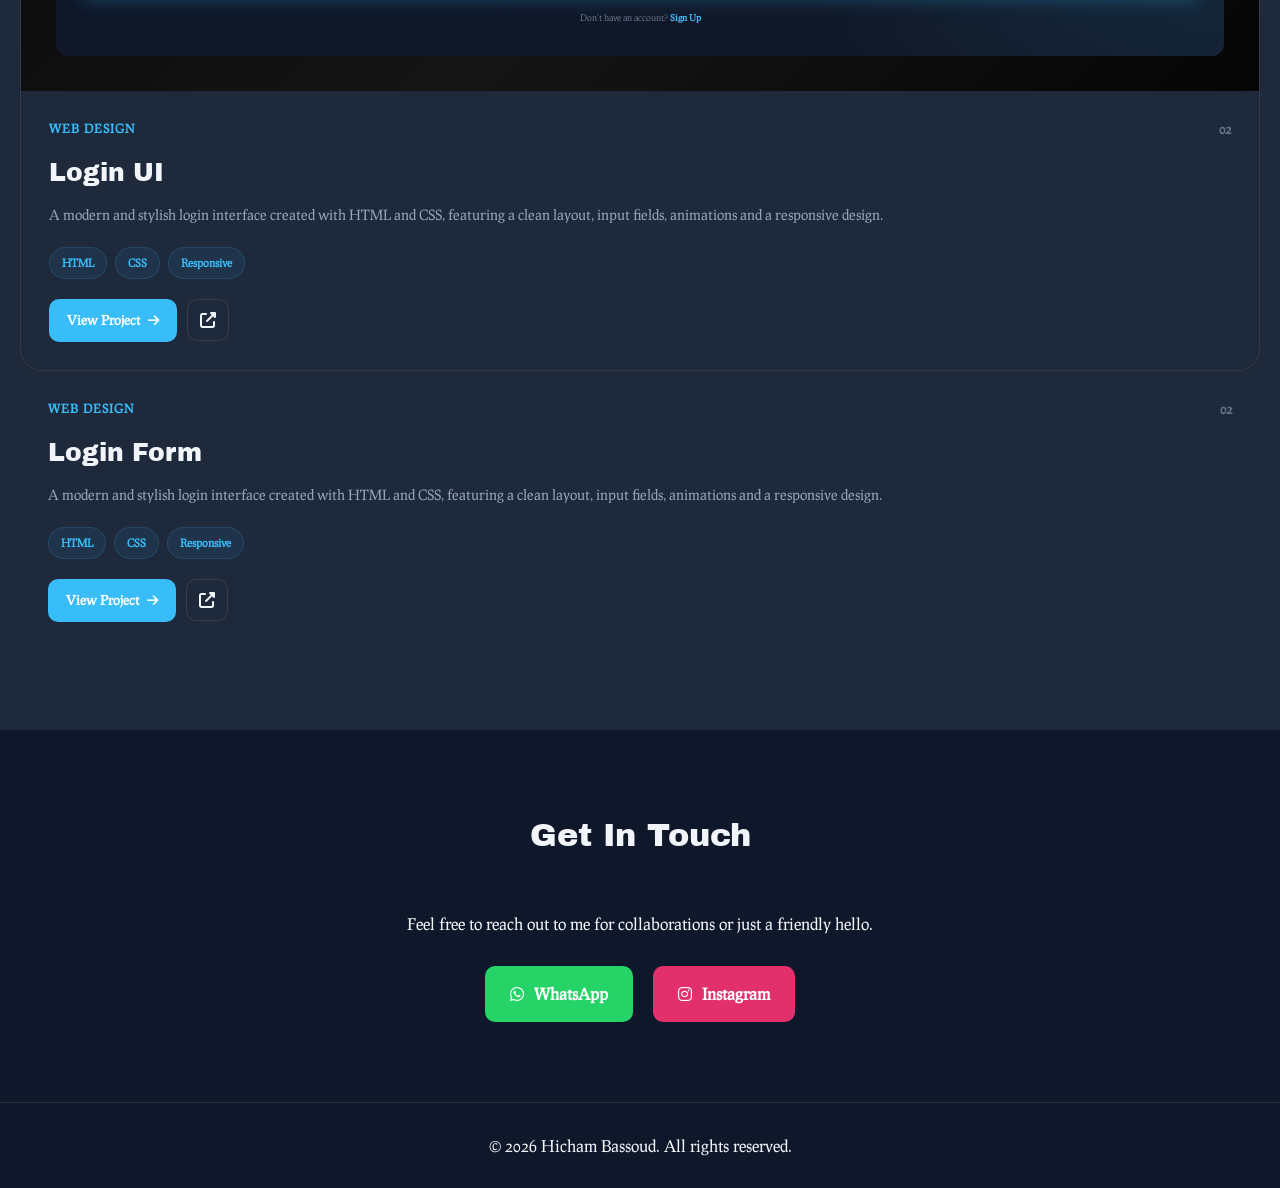
==== commit a6eeaebf: "Update index.html" ====
--- a/index.html
+++ b/index.html
@@ -308,6 +308,49 @@
     </div>
 
     </div>
+    <div class="project-content">
+
+    <div class="project-top">
+        <span class="project-category">
+            Web Design
+        </span>
+
+        <span class="project-number">
+            02
+        </span>
+    </div>
+
+    <h3>Login Form</h3>
+
+    <p>
+        A modern and stylish login interface created with
+        HTML and CSS, featuring a clean layout, input fields,
+        animations and a responsive design.
+    </p>
+
+    <div class="project-tech">
+        <span>HTML</span>
+        <span>CSS</span>
+        <span>Responsive</span>
+    </div>
+
+    <div class="project-actions">
+
+        <a href="Login Form/index.html"
+           target="_blank"
+           class="project-btn project-primary">
+            View Project
+            <i class="fas fa-arrow-right"></i>
+        </a>
+
+        <a href="Login Form/index.html"
+           target="_blank"
+           class="project-icon"
+           aria-label="Open Login Form">
+            <i class="fas fa-up-right-from-square"></i>
+        </a>
+
+    <div>
     </section>
 
     <!-- Contact Section -->
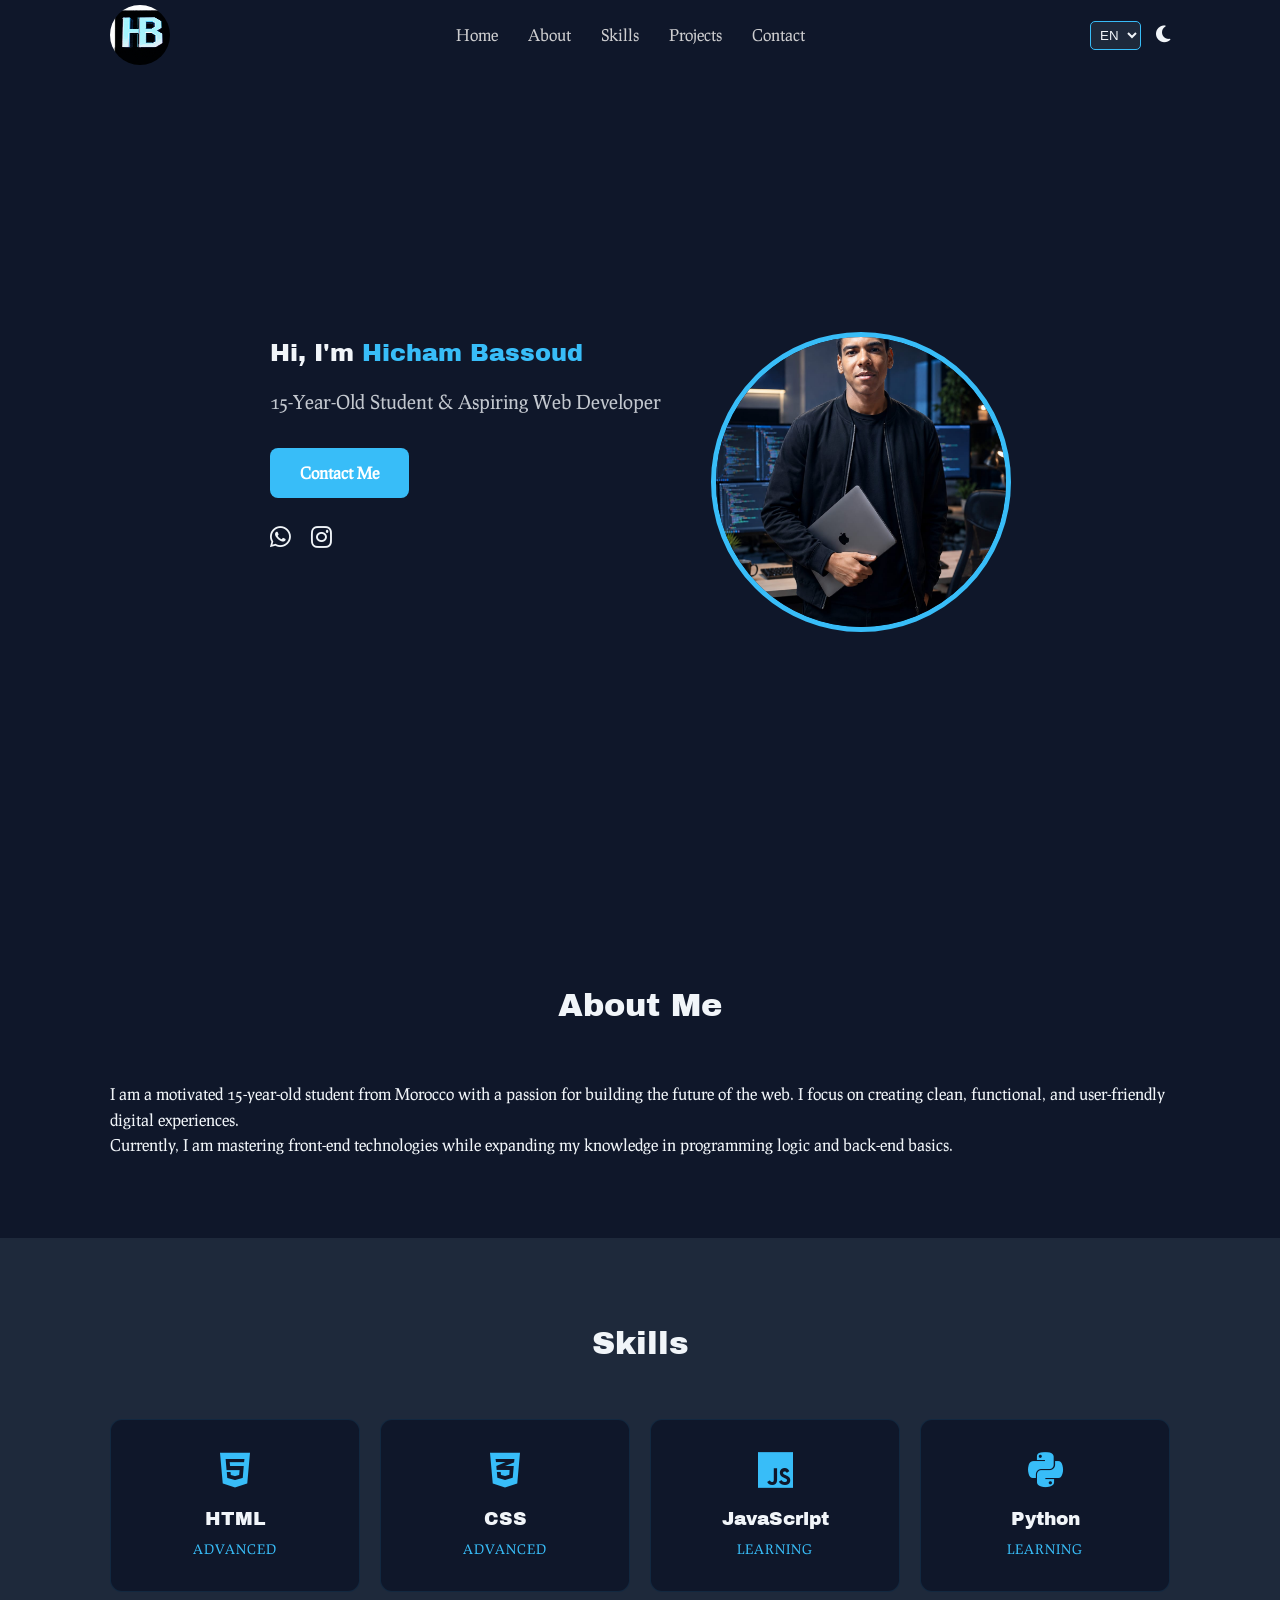
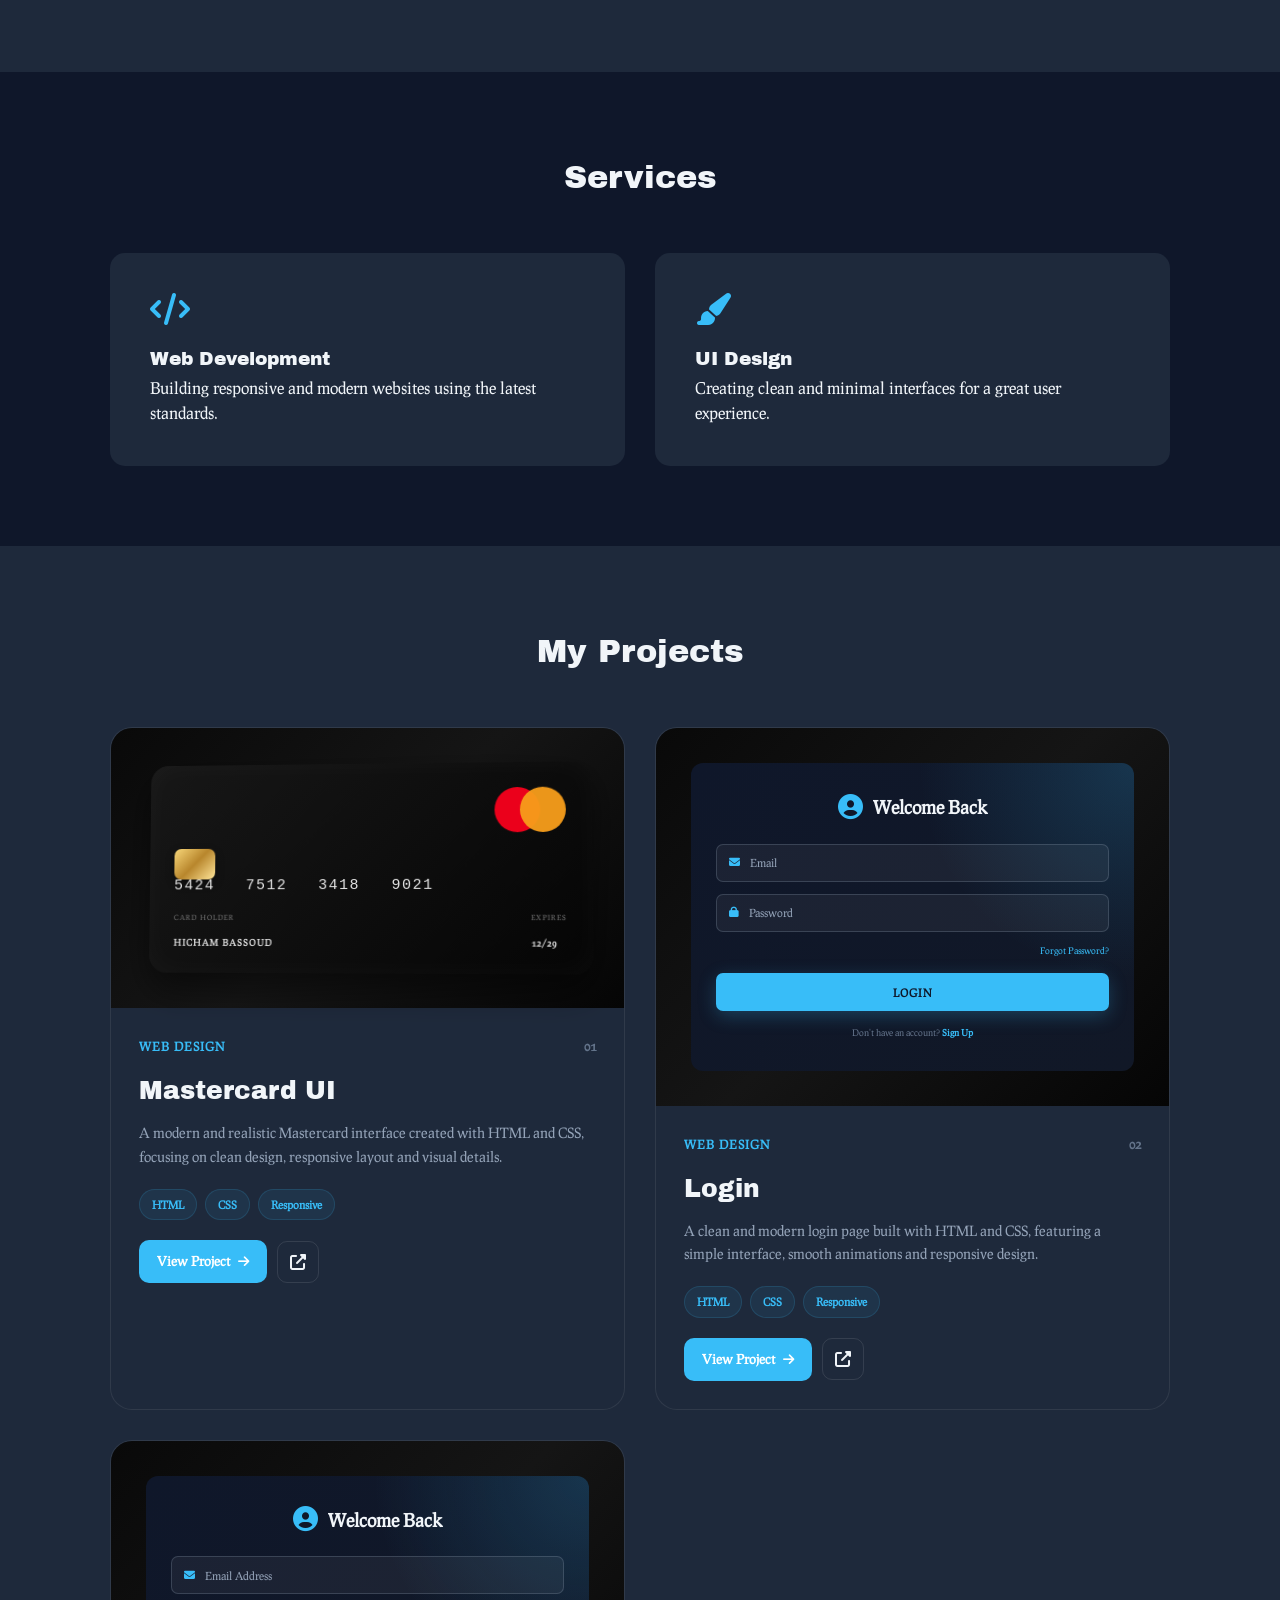
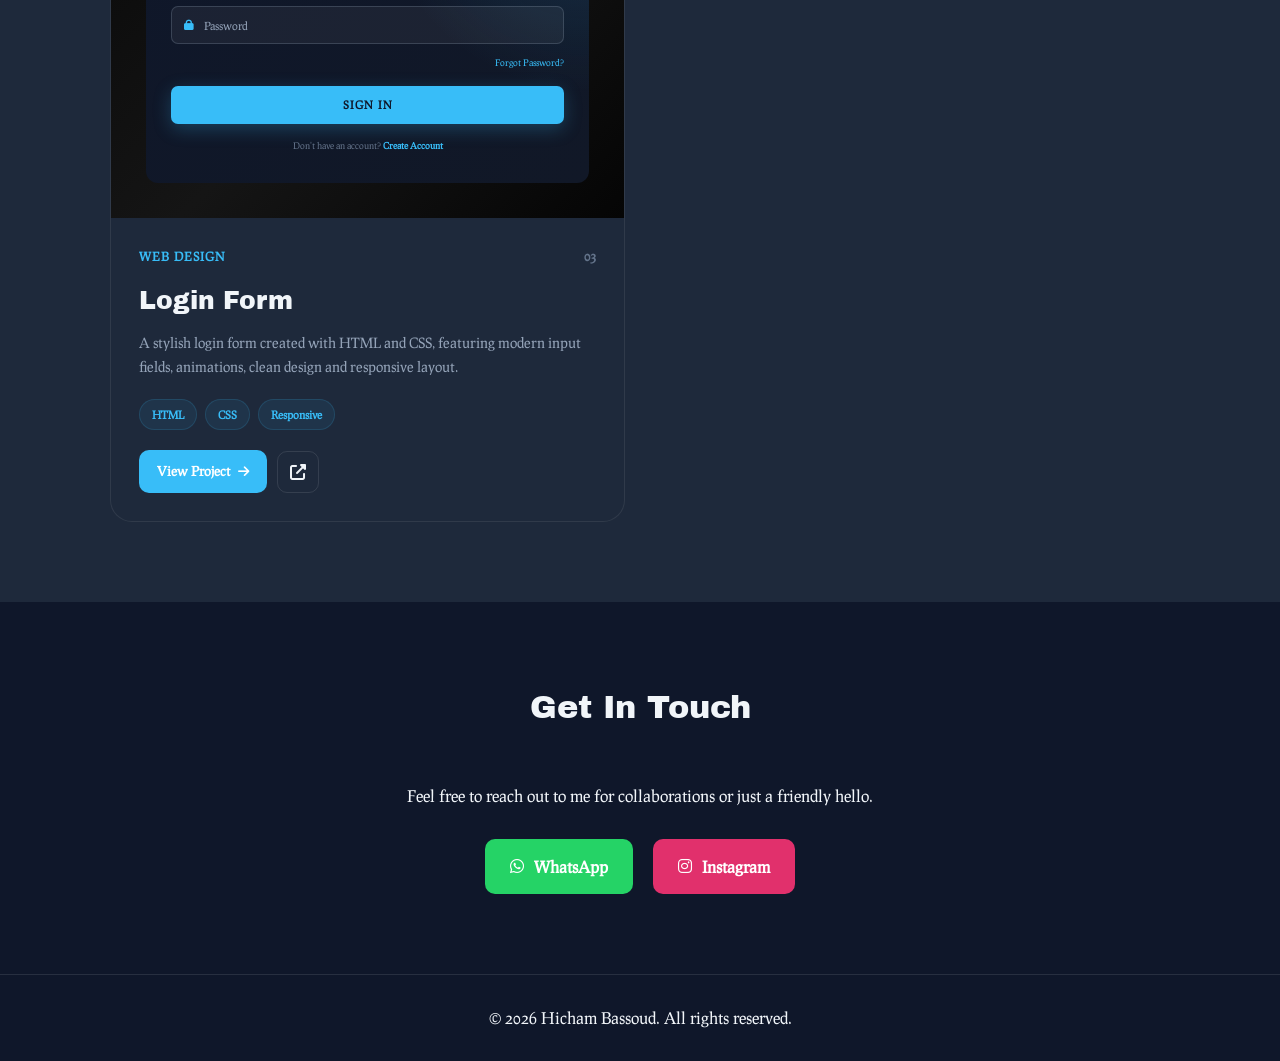
==== commit a042861f: "Update index.html" ====
--- a/index.html
+++ b/index.html
@@ -135,224 +135,365 @@
     </section>
 
     <!-- Projects Section -->
-    <section id="projects" class="bg-alt">
-        <div class="container">
-
-            <h2 class="section-title" data-i18n="projects-title">
-                My Projects
-            </h2>
-
-            <div class="projects-grid">
-
-                <!-- Mastercard Project -->
-                <div class="project-card">
-
-                    <div class="project-image">
-                        <div class="mastercard-preview">
-
-                            <div class="mc-logo">
-                                <span></span>
-                                <span></span>
+    <!-- Projects Section -->
+<section id="projects" class="bg-alt">
+
+    <div class="container">
+
+        <h2 class="section-title" data-i18n="projects-title">
+            My Projects
+        </h2>
+
+        <div class="projects-grid">
+
+
+            <!-- ================= PROJECT 01 ================= -->
+            <div class="project-card">
+
+                <div class="project-image">
+
+                    <div class="mastercard-preview">
+
+                        <div class="mc-logo">
+                            <span></span>
+                            <span></span>
+                        </div>
+
+                        <div class="mc-chip"></div>
+
+                        <div class="mc-number">
+                            5424&nbsp;&nbsp; 7512&nbsp;&nbsp; 3418&nbsp;&nbsp; 9021
+                        </div>
+
+                        <div class="mc-bottom">
+
+                            <div>
+                                <small>CARD HOLDER</small>
+                                <strong>HICHAM BASSOUD</strong>
                             </div>
 
-                            <div class="mc-chip"></div>
-
-                            <div class="mc-number">
-                                5424&nbsp;&nbsp; 7512&nbsp;&nbsp; 3418&nbsp;&nbsp; 9021
+                            <div>
+                                <small>EXPIRES</small>
+                                <strong>12/29</strong>
                             </div>
 
-                            <div class="mc-bottom">
-                                <div>
-                                    <small>CARD HOLDER</small>
-                                    <strong>HICHAM BASSOUD</strong>
-                                </div>
-
-                                <div>
-                                    <small>EXPIRES</small>
-                                    <strong>12/29</strong>
-                                </div>
-                            </div>
-
-                        </div>
-                    </div>
-
-                    <div class="project-content">
-
-                        <div class="project-top">
-                            <span class="project-category">
-                                Web Design
+                        </div>
+
+                    </div>
+
+                </div>
+
+
+                <div class="project-content">
+
+                    <div class="project-top">
+
+                        <span class="project-category">
+                            Web Design
+                        </span>
+
+                        <span class="project-number">
+                            01
+                        </span>
+
+                    </div>
+
+
+                    <h3>
+                        Mastercard UI
+                    </h3>
+
+
+                    <p>
+                        A modern and realistic Mastercard interface
+                        created with HTML and CSS, focusing on clean
+                        design, responsive layout and visual details.
+                    </p>
+
+
+                    <div class="project-tech">
+                        <span>HTML</span>
+                        <span>CSS</span>
+                        <span>Responsive</span>
+                    </div>
+
+
+                    <div class="project-actions">
+
+                        <a href="Mastercard/index.html"
+                           target="_blank"
+                           class="project-btn project-primary">
+
+                            View Project
+                            <i class="fas fa-arrow-right"></i>
+
+                        </a>
+
+
+                        <a href="Mastercard/index.html"
+                           target="_blank"
+                           class="project-icon">
+
+                            <i class="fas fa-up-right-from-square"></i>
+
+                        </a>
+
+                    </div>
+
+                </div>
+
+            </div>
+
+
+
+            <!-- ================= PROJECT 02 ================= -->
+            <div class="project-card">
+
+                <div class="project-image">
+
+                    <div class="login-preview">
+
+                        <div class="login-preview-title">
+
+                            <i class="fas fa-user-circle"></i>
+
+                            <span>
+                                Welcome Back
                             </span>
 
-                            <span class="project-number">
-                                01
+                        </div>
+
+
+                        <div class="login-input">
+
+                            <i class="fas fa-envelope"></i>
+
+                            <span>
+                                Email
                             </span>
-                        </div>
-
-                        <h3>Mastercard UI</h3>
-
-                        <p>
-                            A modern and realistic Mastercard interface
-                            created with HTML and CSS, focusing on clean
-                            design, responsive layout and visual details.
-                        </p>
-
-                        <div class="project-tech">
-                            <span>HTML</span>
-                            <span>CSS</span>
-                            <span>Responsive</span>
-                        </div>
-
-                        <div class="project-actions">
-
-                            <a href="Mastercard/index.html"
-                               target="_blank"
-                               class="project-btn project-primary">
-                                View Project
-                                <i class="fas fa-arrow-right"></i>
-                            </a>
-
-                            <a href="Mastercard/index.html"
-                               target="_blank"
-                               class="project-icon">
-                                <i class="fas fa-up-right-from-square"></i>
-                            </a>
-
-                        </div>
-
-                    </div>
-
-                </div>
-
-            </div>
-
-        </div>
-        <!-- Login Project -->
-<div class="project-card">
-
-    <div class="project-image">
-        <div class="login-preview">
-
-            <div class="login-preview-title">
-                <i class="fas fa-user-circle"></i>
-                <span>Welcome Back</span>
-            </div>
-
-            <div class="login-input">
-                <i class="fas fa-envelope"></i>
-                <span>Email</span>
-            </div>
-
-            <div class="login-input">
-                <i class="fas fa-lock"></i>
-                <span>Password</span>
-            </div>
-
-            <div class="login-forgot">
-                Forgot Password?
-            </div>
-
-            <div class="login-button">
-                LOGIN
-            </div>
-
-            <div class="login-signup">
-                Don't have an account? <span>Sign Up</span>
-            </div>
-
-        </div>
+
+                        </div>
+
+
+                        <div class="login-input">
+
+                            <i class="fas fa-lock"></i>
+
+                            <span>
+                                Password
+                            </span>
+
+                        </div>
+
+
+                        <div class="login-forgot">
+                            Forgot Password?
+                        </div>
+
+
+                        <div class="login-button">
+                            LOGIN
+                        </div>
+
+
+                        <div class="login-signup">
+                            Don't have an account?
+                            <span>Sign Up</span>
+                        </div>
+
+                    </div>
+
+                </div>
+
+
+                <div class="project-content">
+
+                    <div class="project-top">
+
+                        <span class="project-category">
+                            Web Design
+                        </span>
+
+                        <span class="project-number">
+                            02
+                        </span>
+
+                    </div>
+
+
+                    <h3>
+                        Login
+                    </h3>
+
+
+                    <p>
+                        A clean and modern login page built with
+                        HTML and CSS, featuring a simple interface,
+                        smooth animations and responsive design.
+                    </p>
+
+
+                    <div class="project-tech">
+                        <span>HTML</span>
+                        <span>CSS</span>
+                        <span>Responsive</span>
+                    </div>
+
+
+                    <div class="project-actions">
+
+                        <a href="Login/index.html"
+                           target="_blank"
+                           class="project-btn project-primary">
+
+                            View Project
+                            <i class="fas fa-arrow-right"></i>
+
+                        </a>
+
+
+                        <a href="Login/index.html"
+                           target="_blank"
+                           class="project-icon">
+
+                            <i class="fas fa-up-right-from-square"></i>
+
+                        </a>
+
+                    </div>
+
+                </div>
+
+            </div>
+
+
+
+            <!-- ================= PROJECT 03 ================= -->
+            <div class="project-card">
+
+                <div class="project-image">
+
+                    <div class="login-preview">
+
+                        <div class="login-preview-title">
+
+                            <i class="fas fa-user-circle"></i>
+
+                            <span>
+                                Welcome Back
+                            </span>
+
+                        </div>
+
+
+                        <div class="login-input">
+
+                            <i class="fas fa-envelope"></i>
+
+                            <span>
+                                Email Address
+                            </span>
+
+                        </div>
+
+
+                        <div class="login-input">
+
+                            <i class="fas fa-lock"></i>
+
+                            <span>
+                                Password
+                            </span>
+
+                        </div>
+
+
+                        <div class="login-forgot">
+                            Forgot Password?
+                        </div>
+
+
+                        <div class="login-button">
+                            SIGN IN
+                        </div>
+
+
+                        <div class="login-signup">
+                            Don't have an account?
+                            <span>Create Account</span>
+                        </div>
+
+                    </div>
+
+                </div>
+
+
+                <div class="project-content">
+
+                    <div class="project-top">
+
+                        <span class="project-category">
+                            Web Design
+                        </span>
+
+                        <span class="project-number">
+                            03
+                        </span>
+
+                    </div>
+
+
+                    <h3>
+                        Login Form
+                    </h3>
+
+
+                    <p>
+                        A stylish login form created with HTML and CSS,
+                        featuring modern input fields, animations,
+                        clean design and responsive layout.
+                    </p>
+
+
+                    <div class="project-tech">
+                        <span>HTML</span>
+                        <span>CSS</span>
+                        <span>Responsive</span>
+                    </div>
+
+
+                    <div class="project-actions">
+
+                        <a href="Login Form/index.html"
+                           target="_blank"
+                           class="project-btn project-primary">
+
+                            View Project
+                            <i class="fas fa-arrow-right"></i>
+
+                        </a>
+
+
+                        <a href="Login Form/index.html"
+                           target="_blank"
+                           class="project-icon">
+
+                            <i class="fas fa-up-right-from-square"></i>
+
+                        </a>
+
+                    </div>
+
+                </div>
+
+            </div>
+
+
+        </div>
+
     </div>
 
-    <div class="project-content">
-
-        <div class="project-top">
-            <span class="project-category">
-                Web Design
-            </span>
-
-            <span class="project-number">
-                02
-            </span>
-        </div>
-
-        <h3>Login UI</h3>
-
-        <p>
-            A modern and stylish login interface created with
-            HTML and CSS, featuring a clean layout, input fields,
-            animations and a responsive design.
-        </p>
-
-        <div class="project-tech">
-            <span>HTML</span>
-            <span>CSS</span>
-            <span>Responsive</span>
-        </div>
-
-        <div class="project-actions">
-
-            <a href="Login/index.html"
-               target="_blank"
-               class="project-btn project-primary">
-                View Project
-                <i class="fas fa-arrow-right"></i>
-            </a>
-
-            <a href="Login/index.html"
-               target="_blank"
-               class="project-icon">
-                <i class="fas fa-up-right-from-square"></i>
-            </a>
-
-        </div>
-
-    </div>
-
-    </div>
-    <div class="project-content">
-
-    <div class="project-top">
-        <span class="project-category">
-            Web Design
-        </span>
-
-        <span class="project-number">
-            02
-        </span>
-    </div>
-
-    <h3>Login Form</h3>
-
-    <p>
-        A modern and stylish login interface created with
-        HTML and CSS, featuring a clean layout, input fields,
-        animations and a responsive design.
-    </p>
-
-    <div class="project-tech">
-        <span>HTML</span>
-        <span>CSS</span>
-        <span>Responsive</span>
-    </div>
-
-    <div class="project-actions">
-
-        <a href="Login Form/index.html"
-           target="_blank"
-           class="project-btn project-primary">
-            View Project
-            <i class="fas fa-arrow-right"></i>
-        </a>
-
-        <a href="Login Form/index.html"
-           target="_blank"
-           class="project-icon"
-           aria-label="Open Login Form">
-            <i class="fas fa-up-right-from-square"></i>
-        </a>
-
-    <div>
     </section>
-
     <!-- Contact Section -->
     <section id="contact">
         <div class="container">
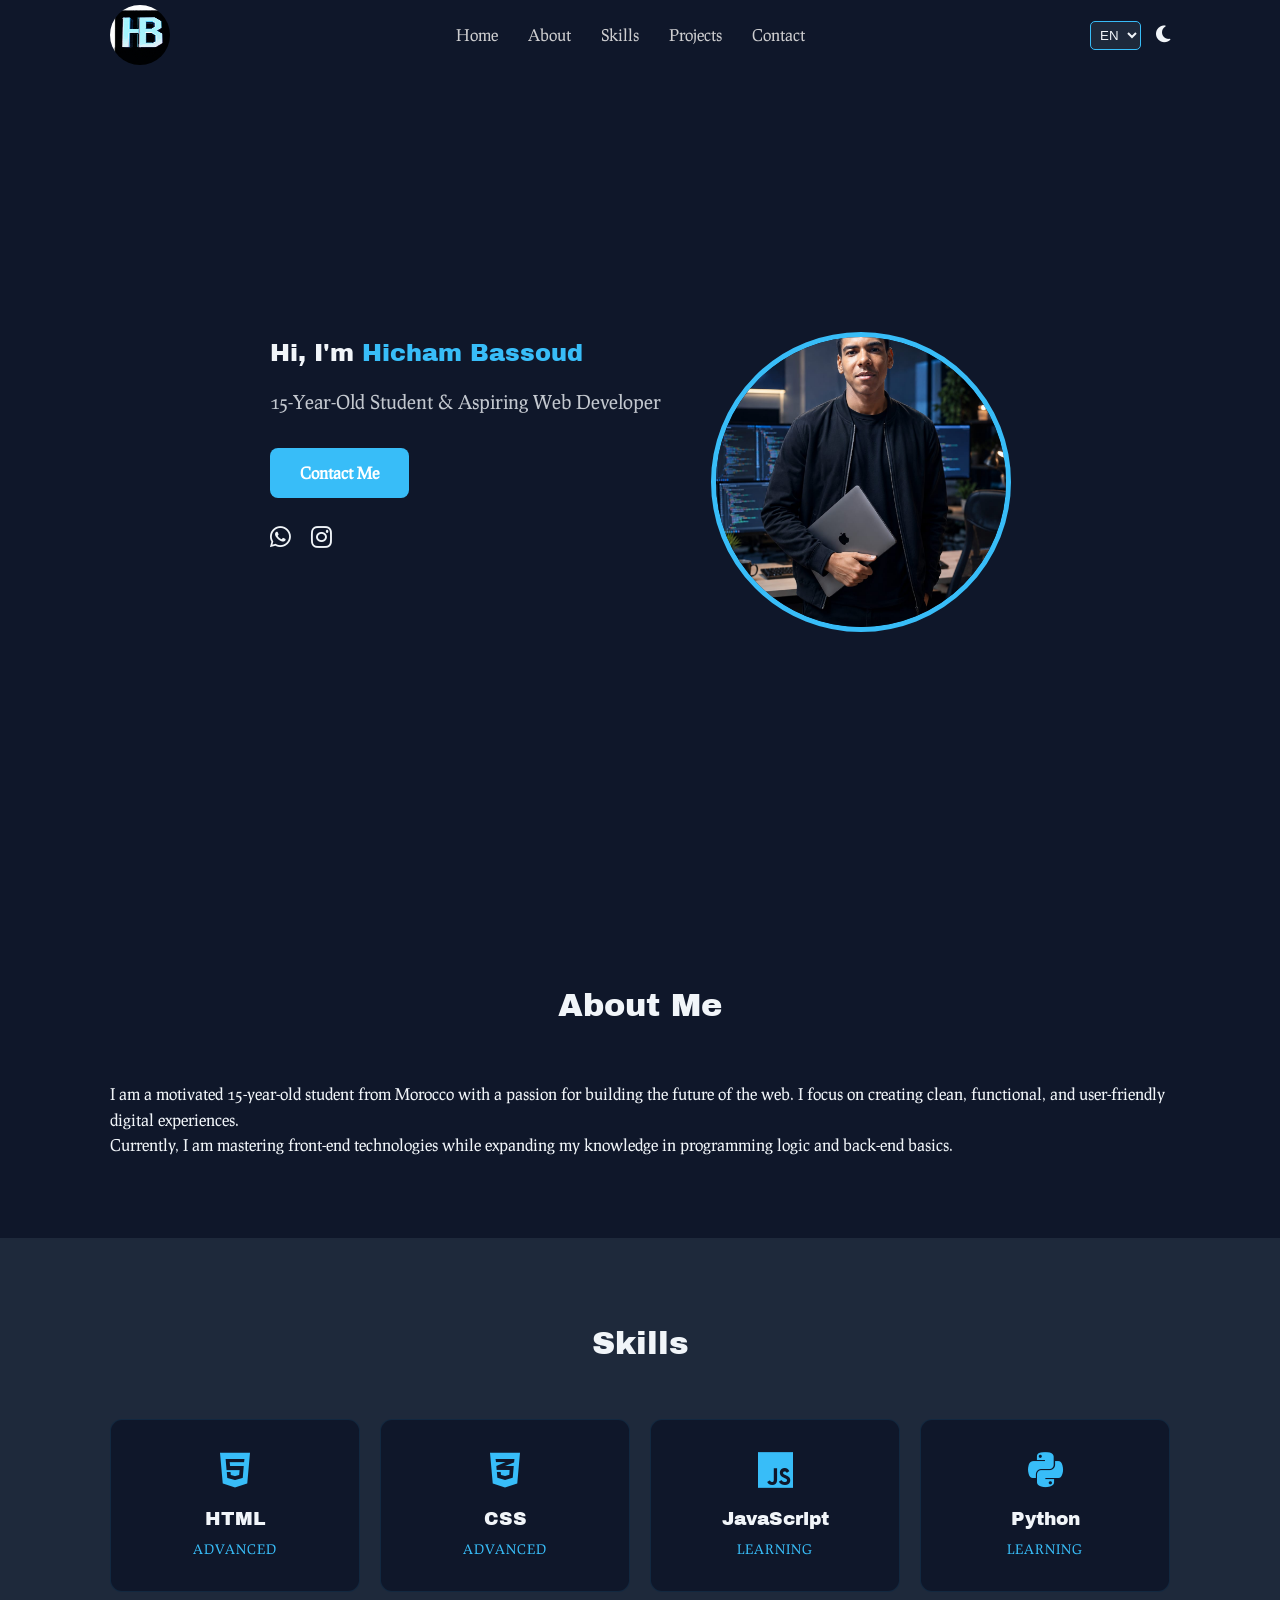
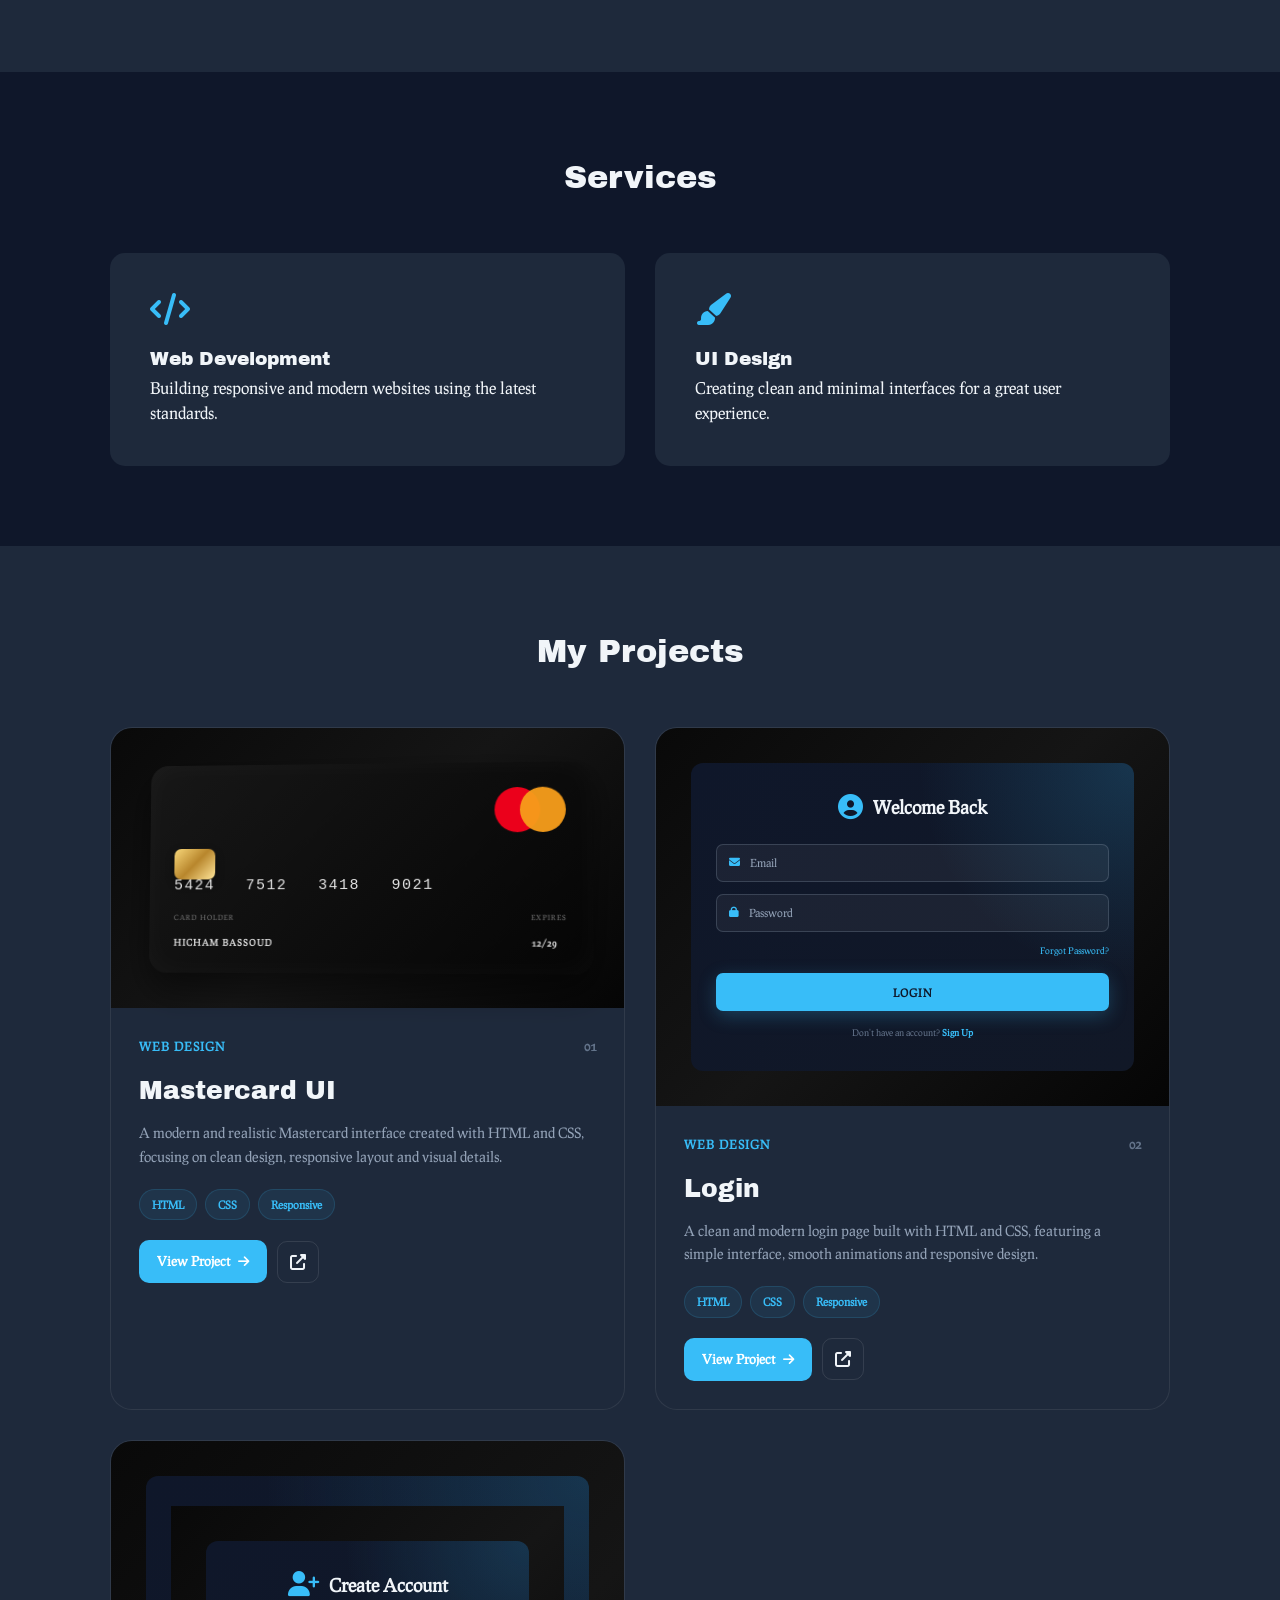
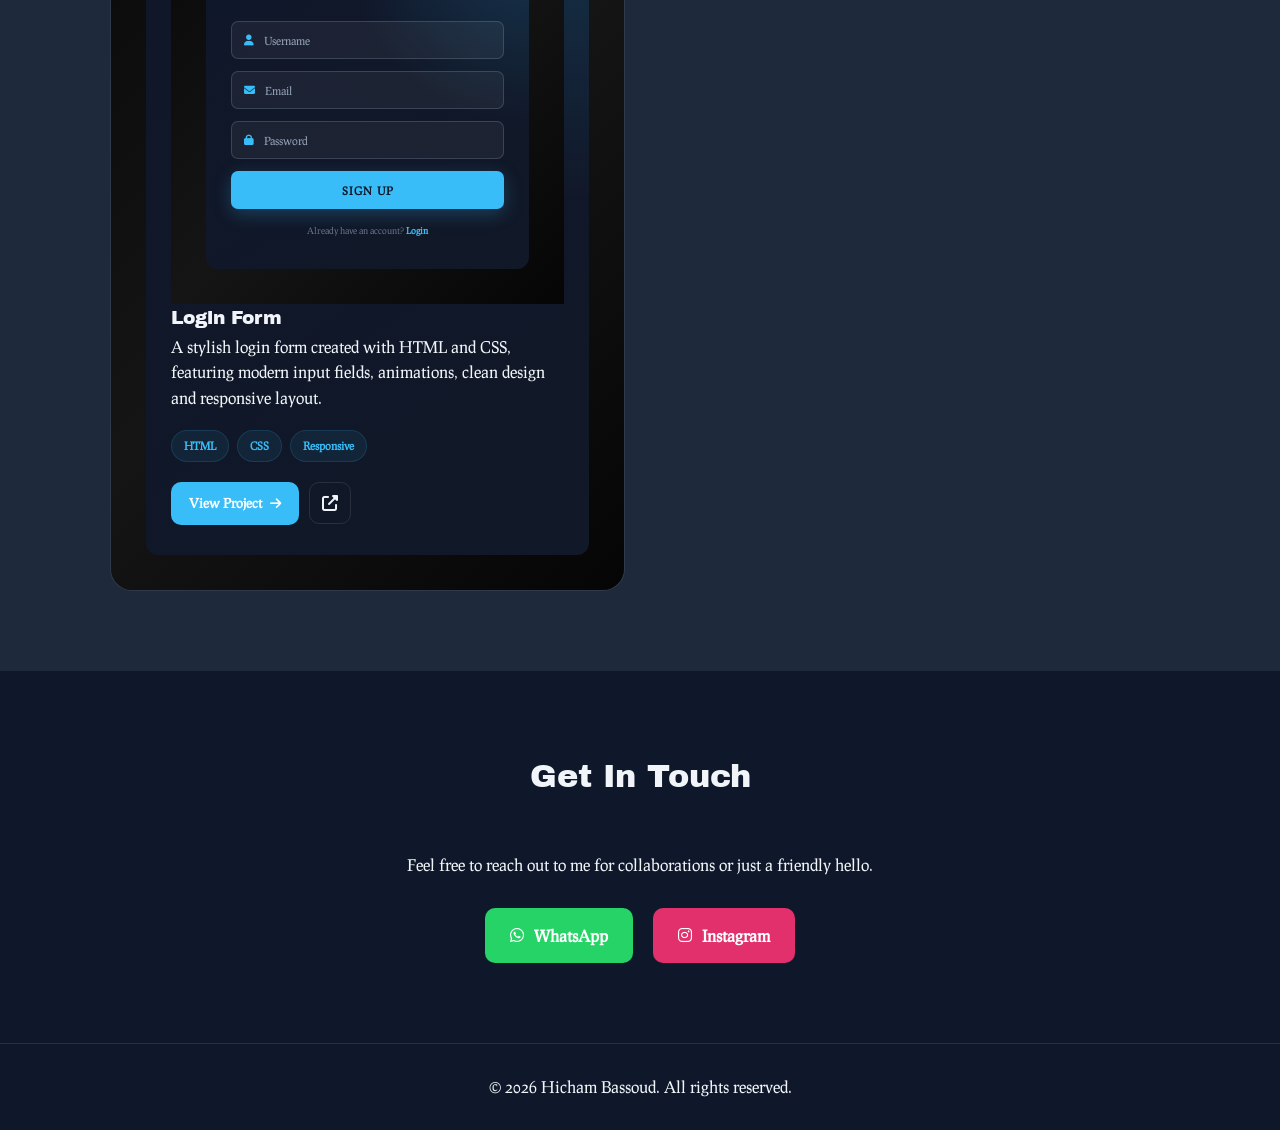
==== commit 9a79fbc1: "Update index.html" ====
--- a/index.html
+++ b/index.html
@@ -374,73 +374,42 @@
                 <div class="project-image">
 
                     <div class="login-preview">
-
-                        <div class="login-preview-title">
-
-                            <i class="fas fa-user-circle"></i>
-
-                            <span>
-                                Welcome Back
-                            </span>
-
-                        </div>
-
-
-                        <div class="login-input">
-
-                            <i class="fas fa-envelope"></i>
-
-                            <span>
-                                Email Address
-                            </span>
-
-                        </div>
-
-
-                        <div class="login-input">
-
-                            <i class="fas fa-lock"></i>
-
-                            <span>
-                                Password
-                            </span>
-
-                        </div>
-
-
-                        <div class="login-forgot">
-                            Forgot Password?
-                        </div>
-
-
-                        <div class="login-button">
-                            SIGN IN
-                        </div>
-
-
-                        <div class="login-signup">
-                            Don't have an account?
-                            <span>Create Account</span>
-                        </div>
-
-                    </div>
-
-                </div>
-
-
-                <div class="project-content">
-
-                    <div class="project-top">
-
-                        <span class="project-category">
-                            Web Design
-                        </span>
-
-                        <span class="project-number">
-                            03
-                        </span>
-
-                    </div>
+                        <div class="project-image">
+                            <div class="login-preview">
+                                <div class="login-preview-title">
+                                    <i class="fas fa-user-plus"></i>
+            <span>Create Account</span>
+        </div>
+
+        <div class="login-input">
+            <i class="fas fa-user"></i>
+            <span>Username</span>
+        </div>
+
+        <div class="login-input">
+            <i class="fas fa-envelope"></i>
+            <span>Email</span>
+        </div>
+
+        <div class="login-input">
+            <i class="fas fa-lock"></i>
+            <span>Password</span>
+        </div>
+
+        <div class="login-button">
+            SIGN UP
+        </div>
+
+        <div class="login-signup">
+            Already have an account?
+            <span>Login</span>
+        </div>
+
+    </div>
+
+                              </div>
+
+                        
 
 
                     <h3>
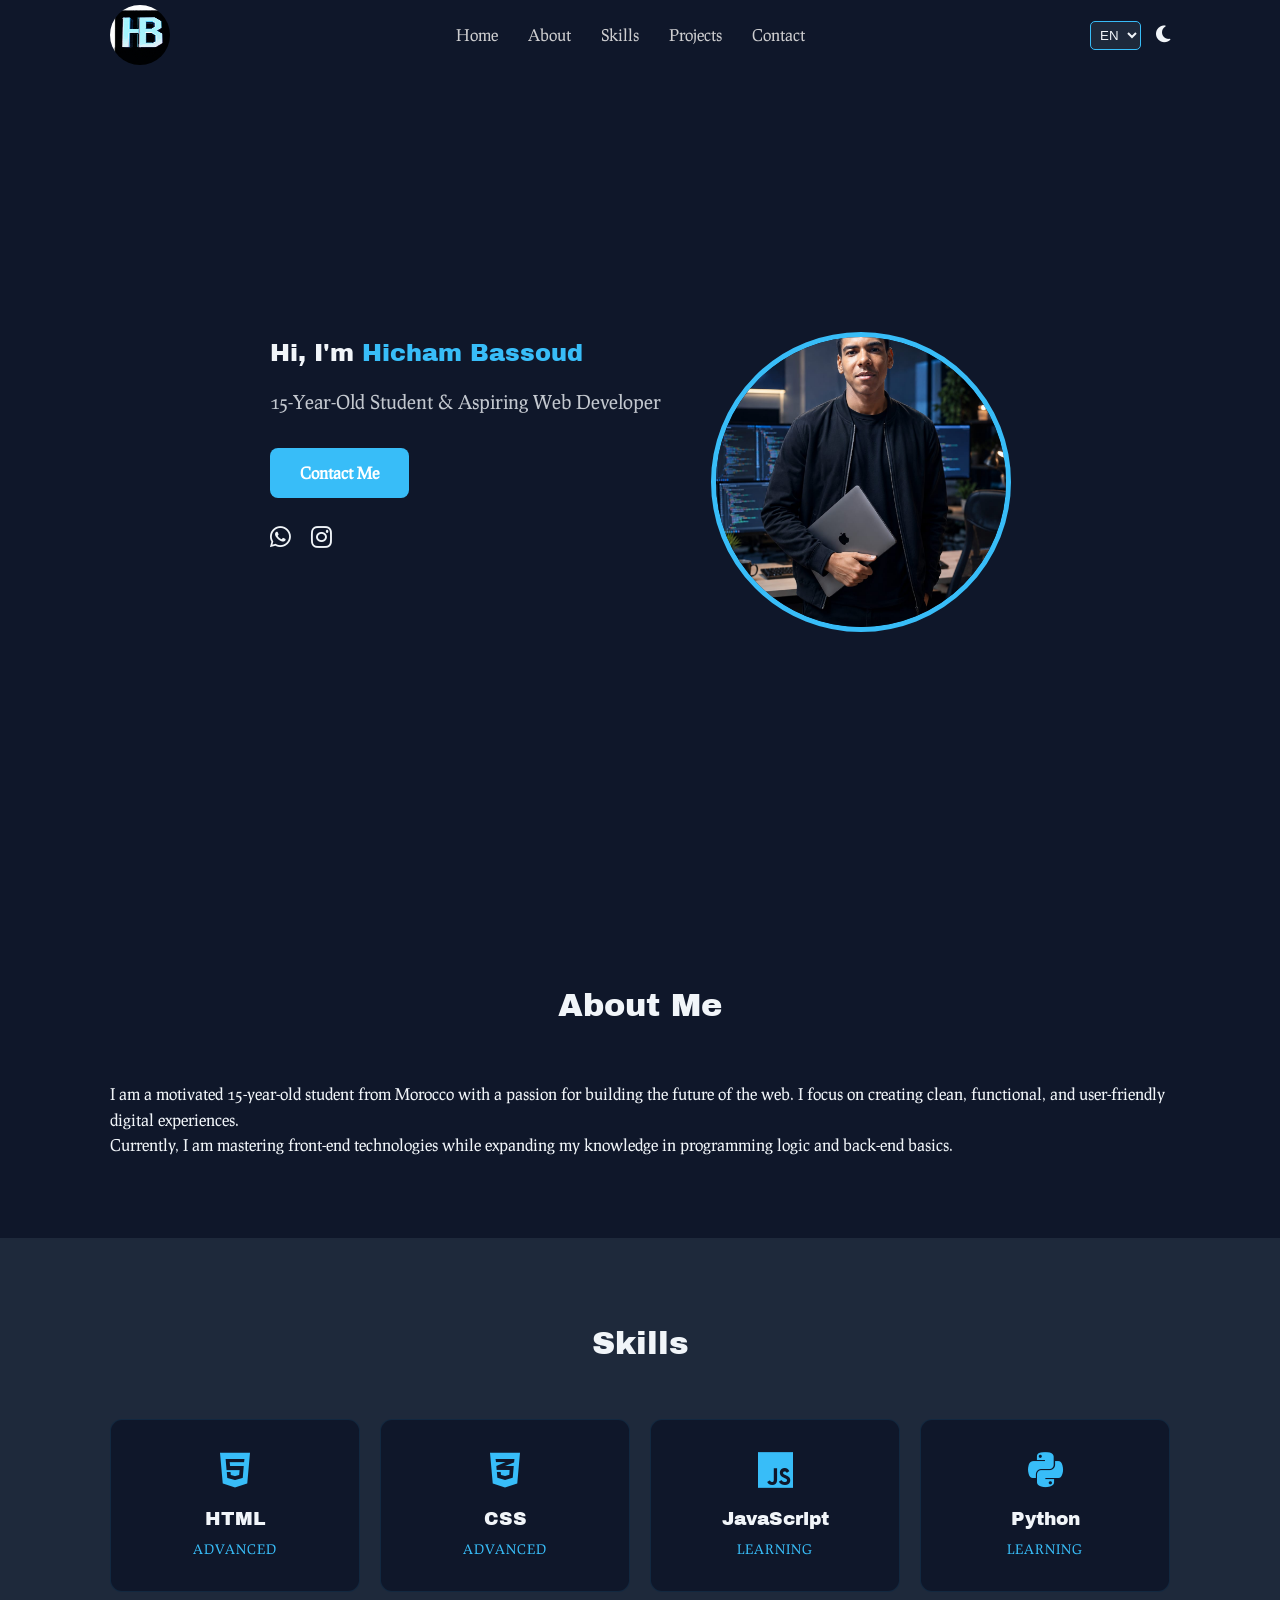
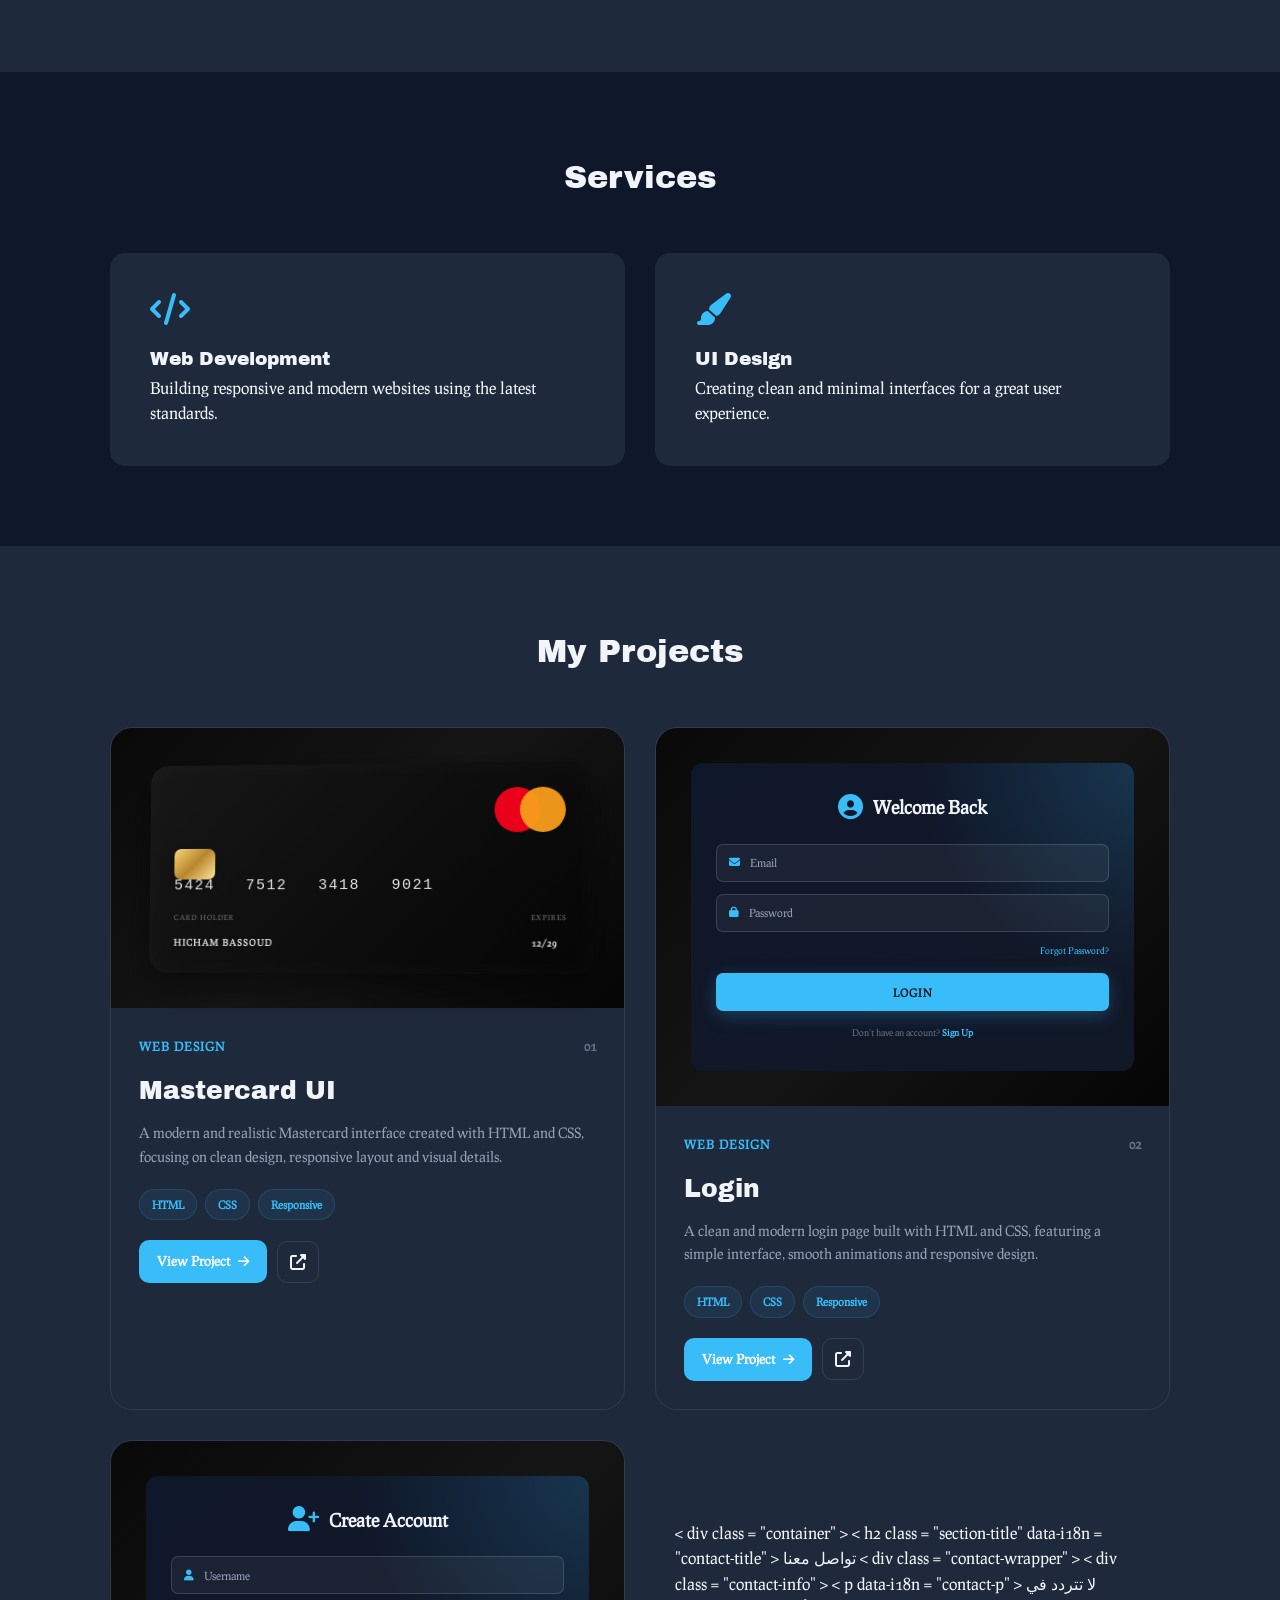
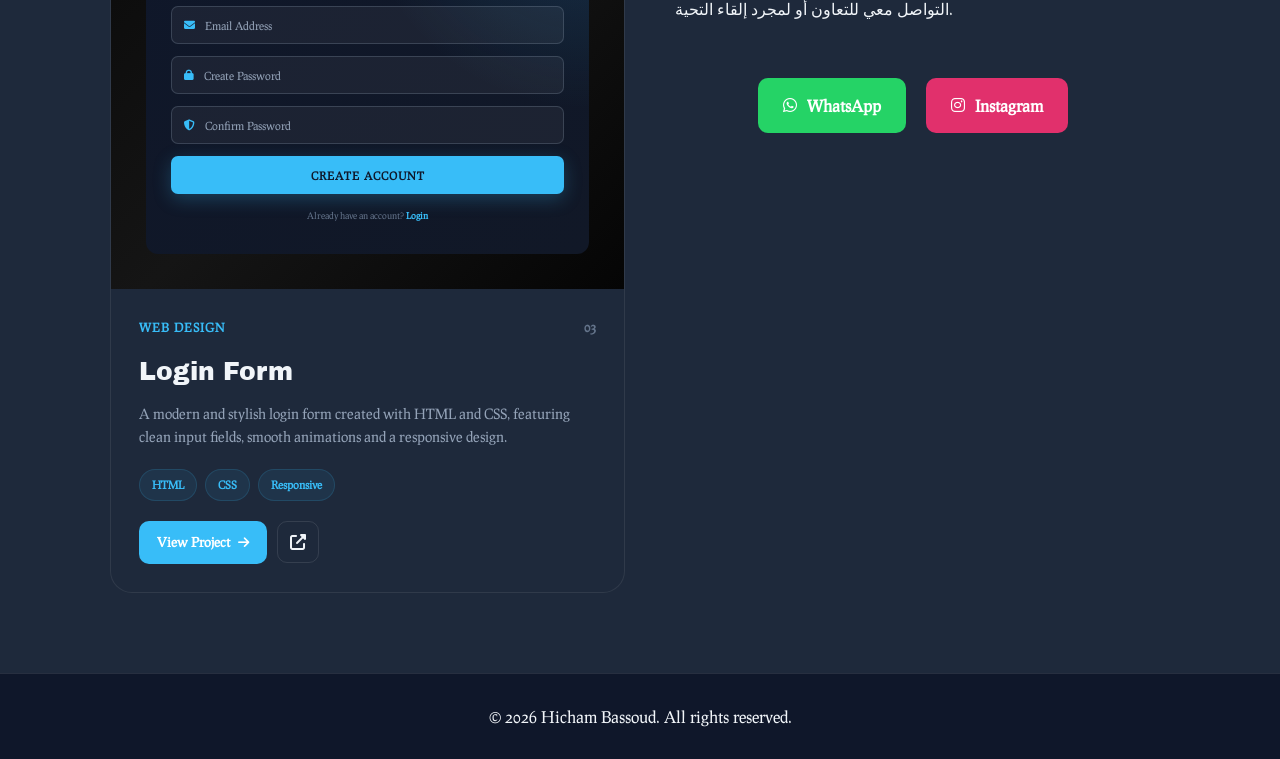
==== commit 447b9743: "Update index.html" ====
--- a/index.html
+++ b/index.html
@@ -369,111 +369,138 @@
 
 
             <!-- ================= PROJECT 03 ================= -->
-            <div class="project-card">
-
-                <div class="project-image">
-
-                    <div class="login-preview">
-                        <div class="project-image">
-                            <div class="login-preview">
-                                <div class="login-preview-title">
-                                    <i class="fas fa-user-plus"></i>
-            <span>Create Account</span>
-        </div>
-
-        <div class="login-input">
-            <i class="fas fa-user"></i>
-            <span>Username</span>
-        </div>
-
-        <div class="login-input">
-            <i class="fas fa-envelope"></i>
-            <span>Email</span>
-        </div>
-
-        <div class="login-input">
-            <i class="fas fa-lock"></i>
-            <span>Password</span>
-        </div>
-
-        <div class="login-button">
-            SIGN UP
-        </div>
-
-        <div class="login-signup">
-            Already have an account?
-            <span>Login</span>
+            <!-- ================= PROJECT 03 : LOGIN FORM ================= -->
+<div class="project-card">
+
+    <div class="project-image">
+
+        <div class="login-preview">
+
+            <!-- Title -->
+            <div class="login-preview-title">
+                <i class="fas fa-user-plus"></i>
+                <span>Create Account</span>
+            </div>
+
+            <!-- Username -->
+            <div class="login-input">
+                <i class="fas fa-user"></i>
+                <span>Username</span>
+            </div>
+
+            <!-- Email -->
+            <div class="login-input">
+                <i class="fas fa-envelope"></i>
+                <span>Email Address</span>
+            </div>
+
+            <!-- Password -->
+            <div class="login-input">
+                <i class="fas fa-lock"></i>
+                <span>Create Password</span>
+            </div>
+
+            <!-- Confirm Password -->
+            <div class="login-input">
+                <i class="fas fa-shield-alt"></i>
+                <span>Confirm Password</span>
+            </div>
+
+            <!-- Sign Up Button -->
+            <div class="login-button">
+                CREATE ACCOUNT
+            </div>
+
+            <!-- Login -->
+            <div class="login-signup">
+                Already have an account?
+                <span>Login</span>
+            </div>
+
         </div>
 
     </div>
 
-                              </div>
-
-                        
-
-
-                    <h3>
-                        Login Form
-                    </h3>
-
-
-                    <p>
-                        A stylish login form created with HTML and CSS,
-                        featuring modern input fields, animations,
-                        clean design and responsive layout.
-                    </p>
-
-
-                    <div class="project-tech">
-                        <span>HTML</span>
-                        <span>CSS</span>
-                        <span>Responsive</span>
-                    </div>
-
-
-                    <div class="project-actions">
-
-                        <a href="Login Form/index.html"
-                           target="_blank"
-                           class="project-btn project-primary">
-
-                            View Project
-                            <i class="fas fa-arrow-right"></i>
-
-                        </a>
-
-
-                        <a href="Login Form/index.html"
-                           target="_blank"
-                           class="project-icon">
-
-                            <i class="fas fa-up-right-from-square"></i>
-
-                        </a>
-
-                    </div>
-
-                </div>
-
-            </div>
-
+
+    <div class="project-content">
+
+        <!-- Project Top -->
+        <div class="project-top">
+
+            <span class="project-category">
+                Web Design
+            </span>
+
+            <span class="project-number">
+                03
+            </span>
+
+        </div>
+
+
+        <!-- Project Title -->
+        <h3>
+            Login Form
+        </h3>
+
+
+        <!-- Project Description -->
+        <p>
+            A modern and stylish login form created with
+            HTML and CSS, featuring clean input fields,
+            smooth animations and a responsive design.
+        </p>
+
+
+        <!-- Technologies -->
+        <div class="project-tech">
+
+            <span>HTML</span>
+            <span>CSS</span>
+            <span>Responsive</span>
+
+        </div>
+
+
+        <!-- Project Actions -->
+        <div class="project-actions">
+
+            <a href="Login%20Form/index.html"
+               target="_blank"
+               class="project-btn project-primary">
+
+                View Project
+
+                <i class="fas fa-arrow-right"></i>
+
+            </a>
+
+
+            <a href="Login%20Form/index.html"
+               target="_blank"
+               class="project-icon"
+               aria-label="Open Login Form">
+
+                <i class="fas fa-up-right-from-square"></i>
+
+            </a>
 
         </div>
 
     </div>
 
-    </section>
-    <!-- Contact Section -->
+                                  </div>
+<!-- Contact Section -->
     <section id="contact">
-        <div class="container">
-            <h2 class="section-title" data-i18n="contact-title">Get In Touch</h2>
-
-            <div class="contact-wrapper">
-                <div class="contact-info">
-
-                    <p data-i18n="contact-p">
-                        Feel free to reach out to me for collaborations or just a friendly hello.
-                    </p>
+        < div  class = "container" >
+            < h2  class = "section-title"  data-i18n = "contact-title" > تواصل معنا </ h2 >
+
+            < div  class = "contact-wrapper" >
+                < div  class = "contact-info" >
+
+                    < p  data-i18n = "contact-p" >
+                        لا تتردد في التواصل معي للتعاون أو لمجرد إلقاء التحية.
+                    </p>​​
 
                     <div class="contact-links">
 
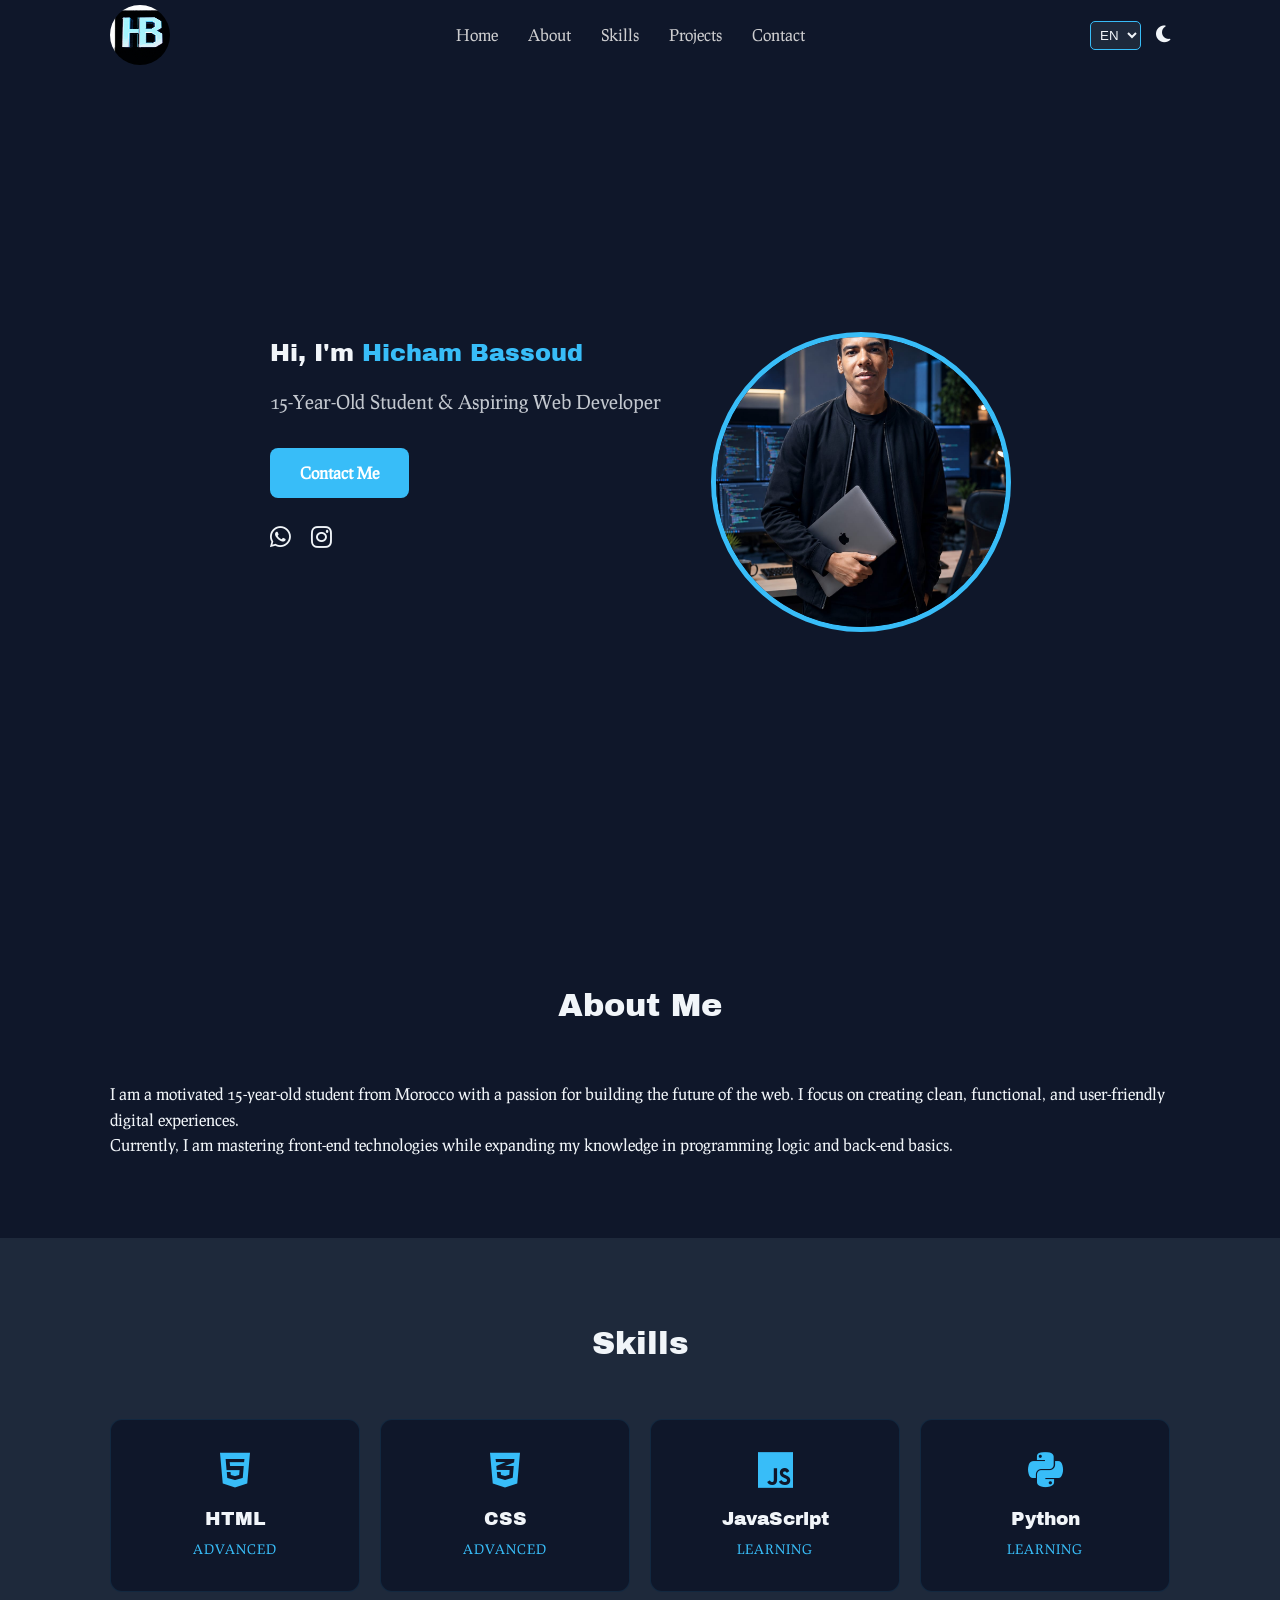
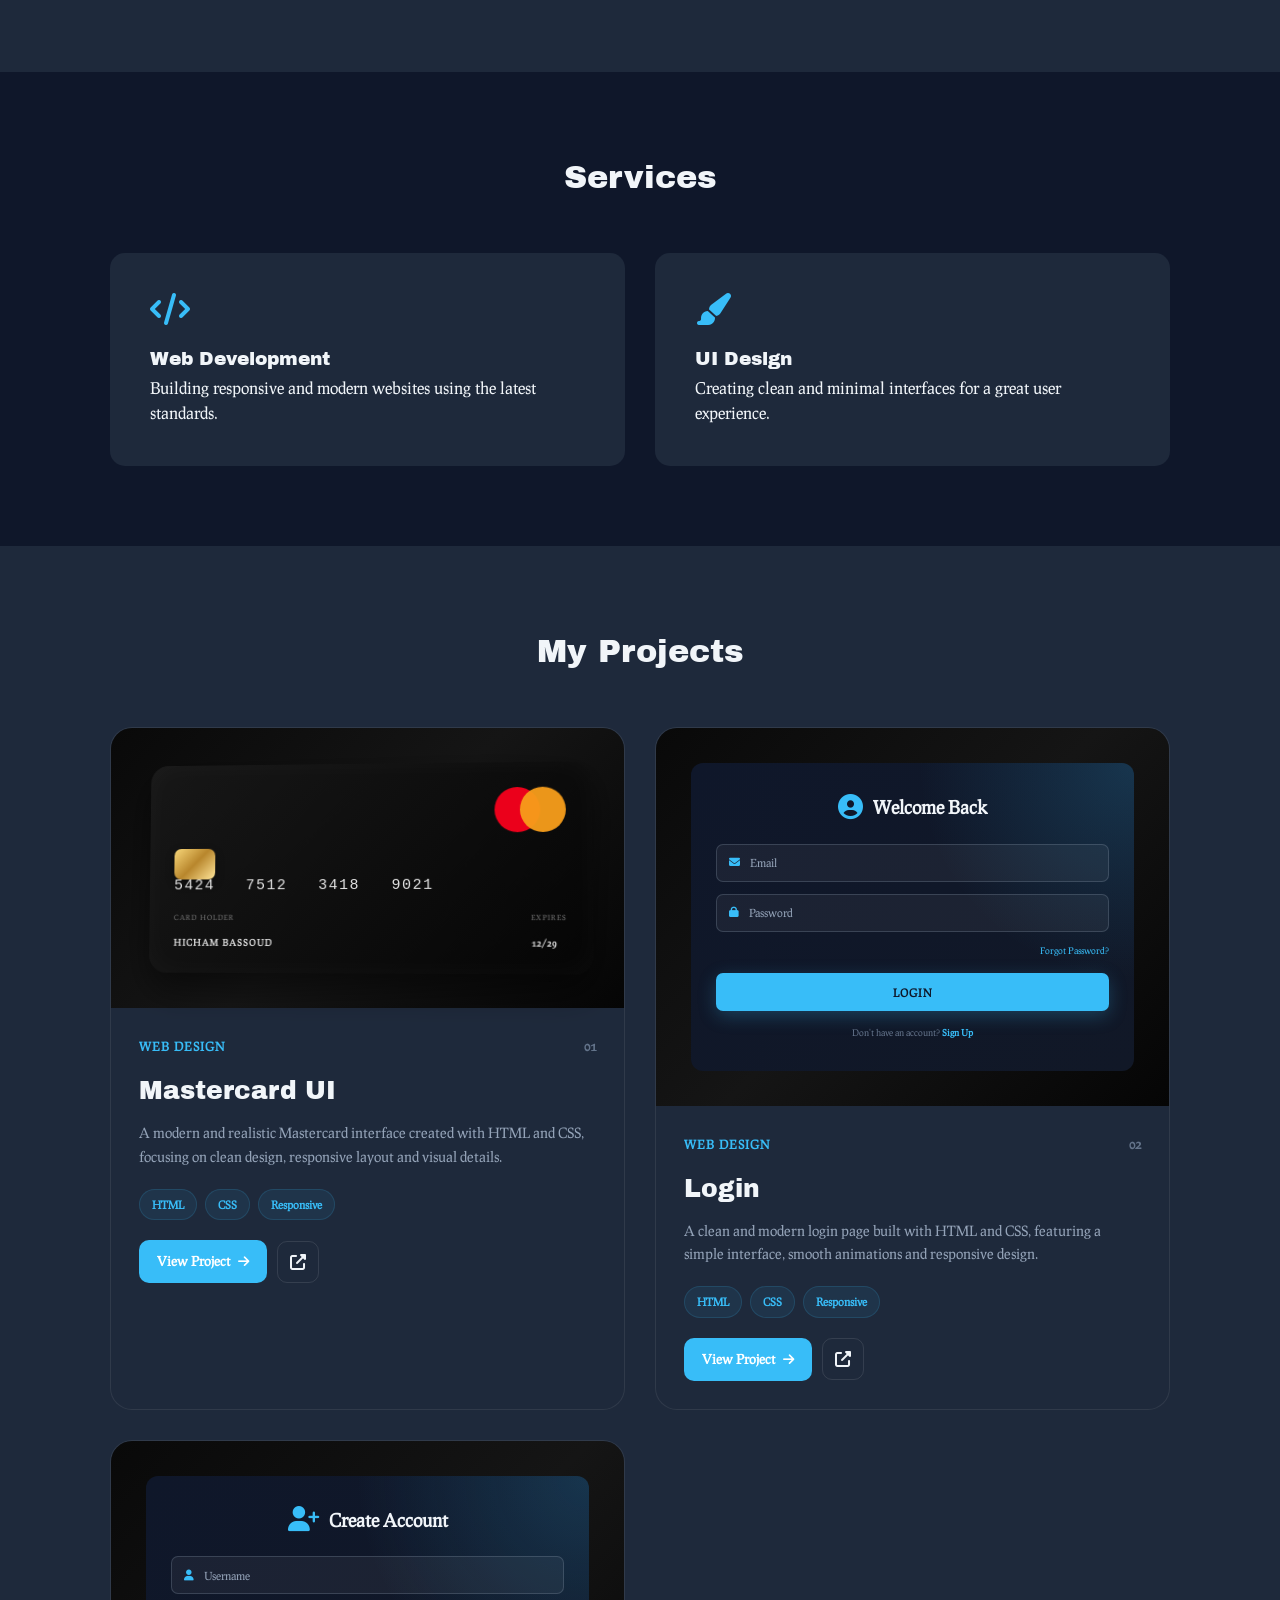
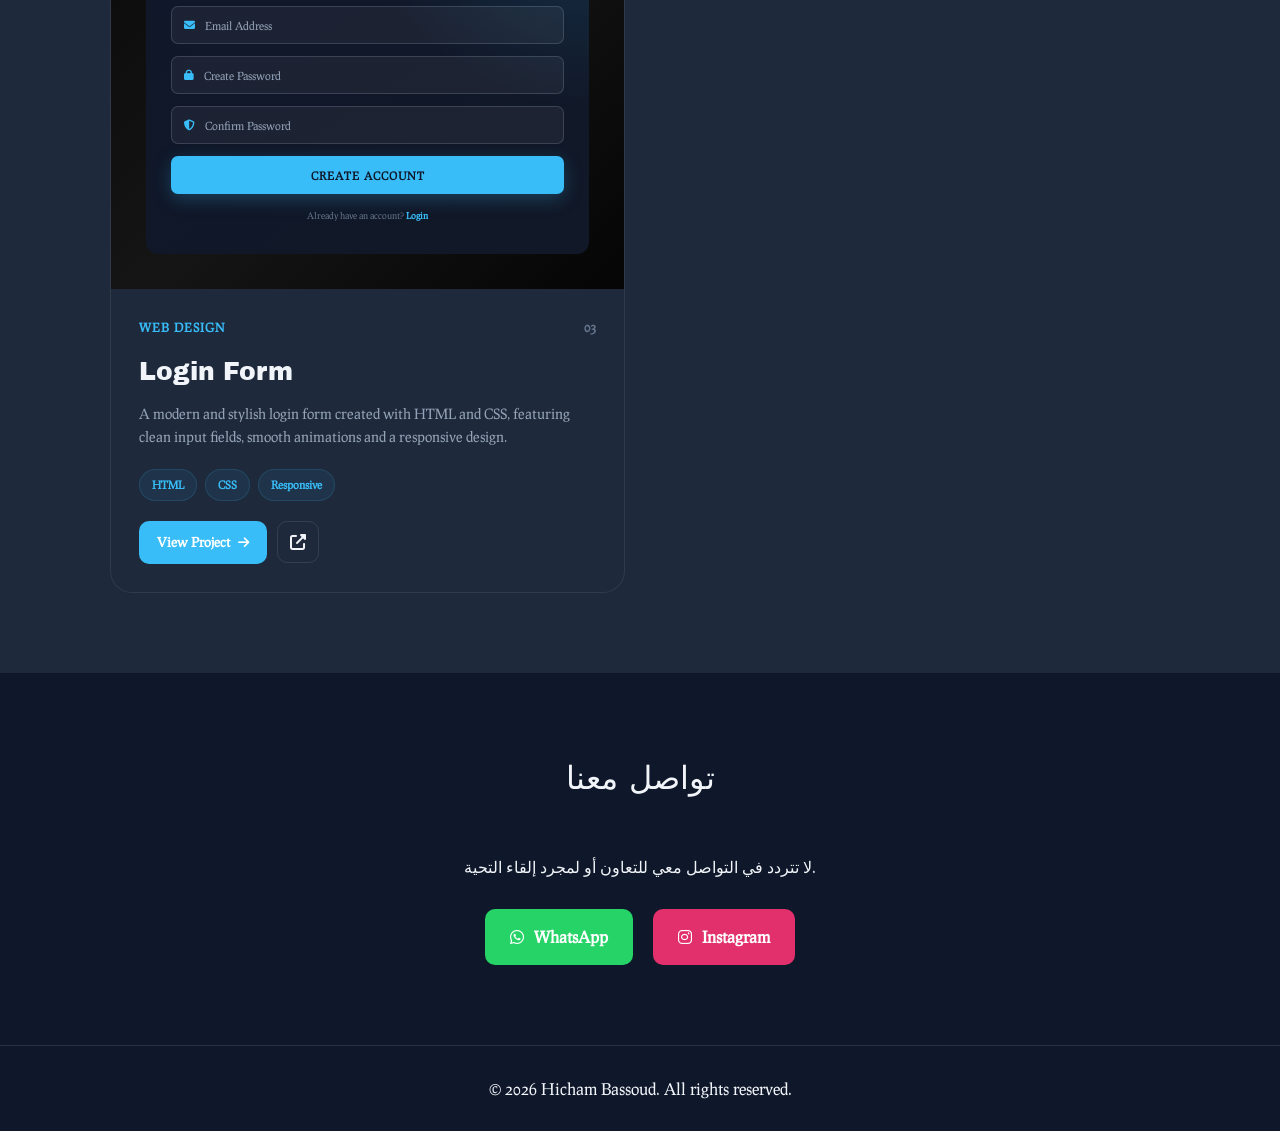
==== commit 25590ec1: "Update index.html" ====
--- a/index.html
+++ b/index.html
@@ -1,530 +1,968 @@
 <!DOCTYPE html>
 <html lang="en" data-theme="dark">
+
 <head>
+
     <meta charset="UTF-8">
+
     <meta name="viewport" content="width=device-width, initial-scale=1.0">
+
     <title>Hicham Bassoud | Web Developer</title>
+
     <link rel="stylesheet" href="style.css">
+
     <!-- Icons -->
-    <link rel="stylesheet" href="https://cdnjs.cloudflare.com/ajax/libs/font-awesome/6.4.0/css/all.min.css">
+    <link rel="stylesheet"
+          href="https://cdnjs.cloudflare.com/ajax/libs/font-awesome/6.4.0/css/all.min.css">
+
     <!-- Fonts -->
-    <link href="https://fonts.googleapis.com/css2?family=Inter:wght@300;400;600;700&family=Tajawal:wght@400;700&display=swap" rel="stylesheet">
+    <link href="https://fonts.googleapis.com/css2?family=Inter:wght@300;400;600;700&family=Tajawal:wght@400;700&display=swap"
+          rel="stylesheet">
+
     <link rel="preconnect" href="https://fonts.googleapis.com">
+
     <link rel="preconnect" href="https://fonts.gstatic.com" crossorigin>
-    <link href="https://fonts.googleapis.com/css2?family=Inter:wght@400;500;600;700;800&display=swap" rel="stylesheet">
+
+    <link href="https://fonts.googleapis.com/css2?family=Inter:wght@400;500;600;700;800&display=swap"
+          rel="stylesheet">
+
 </head>
+
+
 <body>
 
-    <!-- Navigation -->
+
+    <!-- ================= NAVIGATION ================= -->
+
     <nav>
+
         <div class="container nav-container">
+
             <div class="img_logo">
-                <img src="logo.jpg"/>
+
+                <img src="logo.jpg" alt="Hicham Bassoud Logo">
+
             </div>
-            
+
+
             <ul class="nav-links">
-                <li><a href="#home" data-i18n="nav-home">Home</a></li>
-                <li><a href="#about" data-i18n="nav-about">About</a></li>
-                <li><a href="#skills" data-i18n="nav-skills">Skills</a></li>
-                <li><a href="#projects" data-i18n="nav-projects">Projects</a></li>
-                <li><a href="#contact" data-i18n="nav-contact">Contact</a></li>
+
+                <li>
+                    <a href="#home" data-i18n="nav-home">
+                        Home
+                    </a>
+                </li>
+
+                <li>
+                    <a href="#about" data-i18n="nav-about">
+                        About
+                    </a>
+                </li>
+
+                <li>
+                    <a href="#skills" data-i18n="nav-skills">
+                        Skills
+                    </a>
+                </li>
+
+                <li>
+                    <a href="#projects" data-i18n="nav-projects">
+                        Projects
+                    </a>
+                </li>
+
+                <li>
+                    <a href="#contact" data-i18n="nav-contact">
+                        Contact
+                    </a>
+                </li>
+
             </ul>
 
+
             <div class="nav-btns">
+
                 <select id="lang-switcher">
+
                     <option value="en">EN</option>
+
                     <option value="fr">FR</option>
+
                     <option value="ar">AR</option>
+
                 </select>
-                <button id="theme-toggle"><i class="fas fa-moon"></i></button>
+
+
+                <button id="theme-toggle">
+
+                    <i class="fas fa-moon"></i>
+
+                </button>
+
+
                 <div class="hamburger">
-                    <span></span><span></span><span></span>
-                </div>
+
+                    <span></span>
+                    <span></span>
+                    <span></span>
+
+                </div>
+
             </div>
+
         </div>
+
     </nav>
 
-    <!-- Hero Section -->
+
+
+    <!-- ================= HERO SECTION ================= -->
+
     <section id="home" class="hero">
+
         <div class="container">
+
             <div class="hero-content">
-                <h1 data-i18n="hero-title">Hi, I'm <span class="highlight">Hicham Bassoud</span></h1>
-                <p class="subtitle" data-i18n="hero-subtitle">15-Year-Old Student & Aspiring Web Developer</p>
+
+                <h1 data-i18n="hero-title">
+
+                    Hi, I'm
+                    <span class="highlight">
+                        Hicham Bassoud
+                    </span>
+
+                </h1>
+
+
+                <p class="subtitle" data-i18n="hero-subtitle">
+
+                    15-Year-Old Student & Aspiring Web Developer
+
+                </p>
+
+
                 <div class="hero-btns">
-                    <a href="#contact" class="btn primary" data-i18n="btn-contact">Contact Me</a>
+
+                    <a href="#contact"
+                       class="btn primary"
+                       data-i18n="btn-contact">
+
+                        Contact Me
+
+                    </a>
+
+
                     <div class="social-icons">
-                        <a href="https://wa.me/212751402319" target="_blank"><i class="fab fa-whatsapp"></i></a>
-                        <a href="https://www.instagram.com/alpha_x___00?igsi=Ym5qM2xybjVmcWQw" target="_blank"><i class="fab fa-instagram"></i></a>
+
+                        <a href="https://wa.me/212751402319"
+                           target="_blank">
+
+                            <i class="fab fa-whatsapp"></i>
+
+                        </a>
+
+
+                        <a href="https://www.instagram.com/alpha_x___00?igsi=Ym5qM2xybjVmcWQw"
+                           target="_blank">
+
+                            <i class="fab fa-instagram"></i>
+
+                        </a>
+
                     </div>
-                </div>
+
+                </div>
+
             </div>
 
+
             <div class="hero-img">
+
                 <div class="img-border">
-                    <img src="Program.jpg">
-                </div>
+
+                    <img src="Program.jpg"
+                         alt="Programming">
+
+                </div>
+
             </div>
+
         </div>
+
     </section>
 
-    <!-- About Section -->
+
+
+    <!-- ================= ABOUT SECTION ================= -->
+
     <section id="about">
+
         <div class="container">
-            <h2 class="section-title" data-i18n="about-title">About Me</h2>
+
+            <h2 class="section-title"
+                data-i18n="about-title">
+
+                About Me
+
+            </h2>
+
+
             <div class="about-grid">
+
                 <div class="about-text">
-                    <p data-i18n="about-p1">I am a motivated 15-year-old student from Morocco with a passion for building the future of the web. I focus on creating clean, functional, and user-friendly digital experiences.</p>
-                    <p data-i18n="about-p2">Currently, I am mastering front-end technologies while expanding my knowledge in programming logic and back-end basics.</p>
-                </div>
+
+                    <p data-i18n="about-p1">
+
+                        I am a motivated 15-year-old student from Morocco
+                        with a passion for building the future of the web.
+                        I focus on creating clean, functional, and
+                        user-friendly digital experiences.
+
+                    </p>
+
+
+                    <p data-i18n="about-p2">
+
+                        Currently, I am mastering front-end technologies
+                        while expanding my knowledge in programming logic
+                        and back-end basics.
+
+                    </p>
+
+                </div>
+
             </div>
+
         </div>
+
     </section>
 
-    <!-- Skills Section -->
+
+
+    <!-- ================= SKILLS SECTION ================= -->
+
     <section id="skills" class="bg-alt">
+
         <div class="container">
-            <h2 class="section-title" data-i18n="skills-title">Skills</h2>
+
+            <h2 class="section-title"
+                data-i18n="skills-title">
+
+                Skills
+
+            </h2>
+
 
             <div class="skills-grid">
+
+
                 <div class="skill-card">
+
                     <i class="fab fa-html5"></i>
-                    <h3>HTML</h3>
-                    <span class="level" data-i18n="lvl-adv">Advanced</span>
-                </div>
+
+                    <h3>
+                        HTML
+                    </h3>
+
+                    <span class="level"
+                          data-i18n="lvl-adv">
+
+                        Advanced
+
+                    </span>
+
+                </div>
+
+
 
                 <div class="skill-card">
+
                     <i class="fab fa-css3-alt"></i>
-                    <h3>CSS</h3>
-                    <span class="level" data-i18n="lvl-adv">Advanced</span>
-                </div>
+
+                    <h3>
+                        CSS
+                    </h3>
+
+                    <span class="level"
+                          data-i18n="lvl-adv">
+
+                        Advanced
+
+                    </span>
+
+                </div>
+
+
 
                 <div class="skill-card">
+
                     <i class="fab fa-js"></i>
-                    <h3>JavaScript</h3>
-                    <span class="level" data-i18n="lvl-learn">Learning</span>
-                </div>
+
+                    <h3>
+                        JavaScript
+                    </h3>
+
+                    <span class="level"
+                          data-i18n="lvl-learn">
+
+                        Learning
+
+                    </span>
+
+                </div>
+
+
 
                 <div class="skill-card">
+
                     <i class="fab fa-python"></i>
-                    <h3>Python</h3>
-                    <span class="level" data-i18n="lvl-learn">Learning</span>
-                </div>
+
+                    <h3>
+                        Python
+                    </h3>
+
+                    <span class="level"
+                          data-i18n="lvl-learn">
+
+                        Learning
+
+                    </span>
+
+                </div>
+
+
             </div>
+
         </div>
+
     </section>
 
-    <!-- Services Section -->
+
+
+    <!-- ================= SERVICES SECTION ================= -->
+
     <section id="services">
+
         <div class="container">
-            <h2 class="section-title" data-i18n="services-title">Services</h2>
+
+            <h2 class="section-title"
+                data-i18n="services-title">
+
+                Services
+
+            </h2>
+
 
             <div class="services-grid">
+
+
                 <div class="service-item">
+
                     <i class="fas fa-code"></i>
-                    <h3 data-i18n="ser-1-t">Web Development</h3>
-                    <p data-i18n="ser-1-d">Building responsive and modern websites using the latest standards.</p>
-                </div>
+
+                    <h3 data-i18n="ser-1-t">
+
+                        Web Development
+
+                    </h3>
+
+                    <p data-i18n="ser-1-d">
+
+                        Building responsive and modern websites
+                        using the latest standards.
+
+                    </p>
+
+                </div>
+
+
 
                 <div class="service-item">
+
                     <i class="fas fa-paint-brush"></i>
-                    <h3 data-i18n="ser-2-t">UI Design</h3>
-                    <p data-i18n="ser-2-d">Creating clean and minimal interfaces for a great user experience.</p>
-                </div>
+
+                    <h3 data-i18n="ser-2-t">
+
+                        UI Design
+
+                    </h3>
+
+                    <p data-i18n="ser-2-d">
+
+                        Creating clean and minimal interfaces
+                        for a great user experience.
+
+                    </p>
+
+                </div>
+
+
             </div>
+
         </div>
+
     </section>
 
-    <!-- Projects Section -->
-    <!-- Projects Section -->
-<section id="projects" class="bg-alt">
-
-    <div class="container">
-
-        <h2 class="section-title" data-i18n="projects-title">
-            My Projects
-        </h2>
-
-        <div class="projects-grid">
-
-
-            <!-- ================= PROJECT 01 ================= -->
-            <div class="project-card">
-
-                <div class="project-image">
-
-                    <div class="mastercard-preview">
-
-                        <div class="mc-logo">
-                            <span></span>
-                            <span></span>
-                        </div>
-
-                        <div class="mc-chip"></div>
-
-                        <div class="mc-number">
-                            5424&nbsp;&nbsp; 7512&nbsp;&nbsp; 3418&nbsp;&nbsp; 9021
-                        </div>
-
-                        <div class="mc-bottom">
-
-                            <div>
-                                <small>CARD HOLDER</small>
-                                <strong>HICHAM BASSOUD</strong>
-                            </div>
-
-                            <div>
-                                <small>EXPIRES</small>
-                                <strong>12/29</strong>
+
+
+    <!-- ================= PROJECTS SECTION ================= -->
+
+    <section id="projects" class="bg-alt">
+
+        <div class="container">
+
+            <h2 class="section-title"
+                data-i18n="projects-title">
+
+                My Projects
+
+            </h2>
+
+
+            <div class="projects-grid">
+
+
+
+                <!-- ================= PROJECT 01 ================= -->
+
+                <div class="project-card">
+
+
+                    <div class="project-image">
+
+                        <div class="mastercard-preview">
+
+
+                            <div class="mc-logo">
+
+                                <span></span>
+                                <span></span>
+
+                            </div>
+
+
+                            <div class="mc-chip"></div>
+
+
+                            <div class="mc-number">
+
+                                5424&nbsp;&nbsp;
+                                7512&nbsp;&nbsp;
+                                3418&nbsp;&nbsp;
+                                9021
+
+                            </div>
+
+
+                            <div class="mc-bottom">
+
+
+                                <div>
+
+                                    <small>
+                                        CARD HOLDER
+                                    </small>
+
+                                    <strong>
+                                        HICHAM BASSOUD
+                                    </strong>
+
+                                </div>
+
+
+                                <div>
+
+                                    <small>
+                                        EXPIRES
+                                    </small>
+
+                                    <strong>
+                                        12/29
+                                    </strong>
+
+                                </div>
+
+
                             </div>
 
                         </div>
 
                     </div>
 
-                </div>
-
-
-                <div class="project-content">
-
-                    <div class="project-top">
-
-                        <span class="project-category">
-                            Web Design
-                        </span>
-
-                        <span class="project-number">
-                            01
-                        </span>
+
+
+                    <div class="project-content">
+
+
+                        <div class="project-top">
+
+                            <span class="project-category">
+                                Web Design
+                            </span>
+
+                            <span class="project-number">
+                                01
+                            </span>
+
+                        </div>
+
+
+                        <h3>
+                            Mastercard UI
+                        </h3>
+
+
+                        <p>
+
+                            A modern and realistic Mastercard interface
+                            created with HTML and CSS, focusing on clean
+                            design, responsive layout and visual details.
+
+                        </p>
+
+
+                        <div class="project-tech">
+
+                            <span>HTML</span>
+                            <span>CSS</span>
+                            <span>Responsive</span>
+
+                        </div>
+
+
+                        <div class="project-actions">
+
+
+                            <a href="Mastercard/index.html"
+                               target="_blank"
+                               class="project-btn project-primary">
+
+                                View Project
+
+                                <i class="fas fa-arrow-right"></i>
+
+                            </a>
+
+
+                            <a href="Mastercard/index.html"
+                               target="_blank"
+                               class="project-icon">
+
+                                <i class="fas fa-up-right-from-square"></i>
+
+                            </a>
+
+
+                        </div>
 
                     </div>
 
-
-                    <h3>
-                        Mastercard UI
-                    </h3>
-
-
-                    <p>
-                        A modern and realistic Mastercard interface
-                        created with HTML and CSS, focusing on clean
-                        design, responsive layout and visual details.
+                </div>
+
+
+
+                <!-- ================= PROJECT 02 ================= -->
+
+                <div class="project-card">
+
+
+                    <div class="project-image">
+
+
+                        <div class="login-preview">
+
+
+                            <div class="login-preview-title">
+
+                                <i class="fas fa-user-circle"></i>
+
+                                <span>
+                                    Welcome Back
+                                </span>
+
+                            </div>
+
+
+                            <div class="login-input">
+
+                                <i class="fas fa-envelope"></i>
+
+                                <span>
+                                    Email
+                                </span>
+
+                            </div>
+
+
+                            <div class="login-input">
+
+                                <i class="fas fa-lock"></i>
+
+                                <span>
+                                    Password
+                                </span>
+
+                            </div>
+
+
+                            <div class="login-forgot">
+
+                                Forgot Password?
+
+                            </div>
+
+
+                            <div class="login-button">
+
+                                LOGIN
+
+                            </div>
+
+
+                            <div class="login-signup">
+
+                                Don't have an account?
+
+                                <span>
+                                    Sign Up
+                                </span>
+
+                            </div>
+
+
+                        </div>
+
+                    </div>
+
+
+
+                    <div class="project-content">
+
+
+                        <div class="project-top">
+
+                            <span class="project-category">
+                                Web Design
+                            </span>
+
+                            <span class="project-number">
+                                02
+                            </span>
+
+                        </div>
+
+
+                        <h3>
+                            Login
+                        </h3>
+
+
+                        <p>
+
+                            A clean and modern login page built with
+                            HTML and CSS, featuring a simple interface,
+                            smooth animations and responsive design.
+
+                        </p>
+
+
+                        <div class="project-tech">
+
+                            <span>HTML</span>
+                            <span>CSS</span>
+                            <span>Responsive</span>
+
+                        </div>
+
+
+                        <div class="project-actions">
+
+
+                            <a href="Login/index.html"
+                               target="_blank"
+                               class="project-btn project-primary">
+
+                                View Project
+
+                                <i class="fas fa-arrow-right"></i>
+
+                            </a>
+
+
+                            <a href="Login/index.html"
+                               target="_blank"
+                               class="project-icon">
+
+                                <i class="fas fa-up-right-from-square"></i>
+
+                            </a>
+
+
+                        </div>
+
+                    </div>
+
+                </div>
+
+
+
+                <!-- ================= PROJECT 03 ================= -->
+
+                <div class="project-card">
+
+
+                    <div class="project-image">
+
+
+                        <div class="login-preview">
+
+
+                            <div class="login-preview-title">
+
+                                <i class="fas fa-user-plus"></i>
+
+                                <span>
+                                    Create Account
+                                </span>
+
+                            </div>
+
+
+                            <div class="login-input">
+
+                                <i class="fas fa-user"></i>
+
+                                <span>
+                                    Username
+                                </span>
+
+                            </div>
+
+
+                            <div class="login-input">
+
+                                <i class="fas fa-envelope"></i>
+
+                                <span>
+                                    Email Address
+                                </span>
+
+                            </div>
+
+
+                            <div class="login-input">
+
+                                <i class="fas fa-lock"></i>
+
+                                <span>
+                                    Create Password
+                                </span>
+
+                            </div>
+
+
+                            <div class="login-input">
+
+                                <i class="fas fa-shield-alt"></i>
+
+                                <span>
+                                    Confirm Password
+                                </span>
+
+                            </div>
+
+
+                            <div class="login-button">
+
+                                CREATE ACCOUNT
+
+                            </div>
+
+
+                            <div class="login-signup">
+
+                                Already have an account?
+
+                                <span>
+                                    Login
+                                </span>
+
+                            </div>
+
+
+                        </div>
+
+                    </div>
+
+
+
+                    <div class="project-content">
+
+
+                        <div class="project-top">
+
+                            <span class="project-category">
+                                Web Design
+                            </span>
+
+                            <span class="project-number">
+                                03
+                            </span>
+
+                        </div>
+
+
+                        <h3>
+                            Login Form
+                        </h3>
+
+
+                        <p>
+
+                            A modern and stylish login form created with
+                            HTML and CSS, featuring clean input fields,
+                            smooth animations and a responsive design.
+
+                        </p>
+
+
+                        <div class="project-tech">
+
+                            <span>HTML</span>
+                            <span>CSS</span>
+                            <span>Responsive</span>
+
+                        </div>
+
+
+                        <div class="project-actions">
+
+
+                            <a href="Login%20Form/index.html"
+                               target="_blank"
+                               class="project-btn project-primary">
+
+                                View Project
+
+                                <i class="fas fa-arrow-right"></i>
+
+                            </a>
+
+
+                            <a href="Login%20Form/index.html"
+                               target="_blank"
+                               class="project-icon"
+                               aria-label="Open Login Form">
+
+                                <i class="fas fa-up-right-from-square"></i>
+
+                            </a>
+
+
+                        </div>
+
+                    </div>
+
+                </div>
+
+
+            </div>
+
+        </div>
+
+    </section>
+
+
+
+    <!-- ================= CONTACT SECTION ================= -->
+
+    <section id="contact">
+
+        <div class="container">
+
+
+            <h2 class="section-title"
+                data-i18n="contact-title">
+
+                تواصل معنا
+
+            </h2>
+
+
+            <div class="contact-wrapper">
+
+
+                <div class="contact-info">
+
+
+                    <p data-i18n="contact-p">
+
+                        لا تتردد في التواصل معي للتعاون
+                        أو لمجرد إلقاء التحية.
+
                     </p>
 
 
-                    <div class="project-tech">
-                        <span>HTML</span>
-                        <span>CSS</span>
-                        <span>Responsive</span>
+                    <div class="contact-links">
+
+
+                        <a href="https://wa.me/212751402319"
+                           class="contact-btn wa">
+
+                            <i class="fab fa-whatsapp"></i>
+
+                            WhatsApp
+
+                        </a>
+
+
+                        <a href="https://www.instagram.com/alpha_x___00?igsi=Ym5qM2xybjVmcWQw"
+                           class="contact-btn ig">
+
+                            <i class="fab fa-instagram"></i>
+
+                            Instagram
+
+                        </a>
+
+
                     </div>
 
-
-                    <div class="project-actions">
-
-                        <a href="Mastercard/index.html"
-                           target="_blank"
-                           class="project-btn project-primary">
-
-                            View Project
-                            <i class="fas fa-arrow-right"></i>
-
-                        </a>
-
-
-                        <a href="Mastercard/index.html"
-                           target="_blank"
-                           class="project-icon">
-
-                            <i class="fas fa-up-right-from-square"></i>
-
-                        </a>
-
-                    </div>
-
                 </div>
 
             </div>
 
-
-
-            <!-- ================= PROJECT 02 ================= -->
-            <div class="project-card">
-
-                <div class="project-image">
-
-                    <div class="login-preview">
-
-                        <div class="login-preview-title">
-
-                            <i class="fas fa-user-circle"></i>
-
-                            <span>
-                                Welcome Back
-                            </span>
-
-                        </div>
-
-
-                        <div class="login-input">
-
-                            <i class="fas fa-envelope"></i>
-
-                            <span>
-                                Email
-                            </span>
-
-                        </div>
-
-
-                        <div class="login-input">
-
-                            <i class="fas fa-lock"></i>
-
-                            <span>
-                                Password
-                            </span>
-
-                        </div>
-
-
-                        <div class="login-forgot">
-                            Forgot Password?
-                        </div>
-
-
-                        <div class="login-button">
-                            LOGIN
-                        </div>
-
-
-                        <div class="login-signup">
-                            Don't have an account?
-                            <span>Sign Up</span>
-                        </div>
-
-                    </div>
-
-                </div>
-
-
-                <div class="project-content">
-
-                    <div class="project-top">
-
-                        <span class="project-category">
-                            Web Design
-                        </span>
-
-                        <span class="project-number">
-                            02
-                        </span>
-
-                    </div>
-
-
-                    <h3>
-                        Login
-                    </h3>
-
-
-                    <p>
-                        A clean and modern login page built with
-                        HTML and CSS, featuring a simple interface,
-                        smooth animations and responsive design.
-                    </p>
-
-
-                    <div class="project-tech">
-                        <span>HTML</span>
-                        <span>CSS</span>
-                        <span>Responsive</span>
-                    </div>
-
-
-                    <div class="project-actions">
-
-                        <a href="Login/index.html"
-                           target="_blank"
-                           class="project-btn project-primary">
-
-                            View Project
-                            <i class="fas fa-arrow-right"></i>
-
-                        </a>
-
-
-                        <a href="Login/index.html"
-                           target="_blank"
-                           class="project-icon">
-
-                            <i class="fas fa-up-right-from-square"></i>
-
-                        </a>
-
-                    </div>
-
-                </div>
-
-            </div>
-
-
-
-            <!-- ================= PROJECT 03 ================= -->
-            <!-- ================= PROJECT 03 : LOGIN FORM ================= -->
-<div class="project-card">
-
-    <div class="project-image">
-
-        <div class="login-preview">
-
-            <!-- Title -->
-            <div class="login-preview-title">
-                <i class="fas fa-user-plus"></i>
-                <span>Create Account</span>
-            </div>
-
-            <!-- Username -->
-            <div class="login-input">
-                <i class="fas fa-user"></i>
-                <span>Username</span>
-            </div>
-
-            <!-- Email -->
-            <div class="login-input">
-                <i class="fas fa-envelope"></i>
-                <span>Email Address</span>
-            </div>
-
-            <!-- Password -->
-            <div class="login-input">
-                <i class="fas fa-lock"></i>
-                <span>Create Password</span>
-            </div>
-
-            <!-- Confirm Password -->
-            <div class="login-input">
-                <i class="fas fa-shield-alt"></i>
-                <span>Confirm Password</span>
-            </div>
-
-            <!-- Sign Up Button -->
-            <div class="login-button">
-                CREATE ACCOUNT
-            </div>
-
-            <!-- Login -->
-            <div class="login-signup">
-                Already have an account?
-                <span>Login</span>
-            </div>
-
         </div>
 
-    </div>
-
-
-    <div class="project-content">
-
-        <!-- Project Top -->
-        <div class="project-top">
-
-            <span class="project-category">
-                Web Design
+    </section>
+
+
+
+    <!-- ================= FOOTER ================= -->
+
+    <footer>
+
+        <p>
+
+            &copy; 2026 Hicham Bassoud.
+
+            <span data-i18n="footer">
+
+                All rights reserved.
+
             </span>
 
-            <span class="project-number">
-                03
-            </span>
-
-        </div>
-
-
-        <!-- Project Title -->
-        <h3>
-            Login Form
-        </h3>
-
-
-        <!-- Project Description -->
-        <p>
-            A modern and stylish login form created with
-            HTML and CSS, featuring clean input fields,
-            smooth animations and a responsive design.
         </p>
 
-
-        <!-- Technologies -->
-        <div class="project-tech">
-
-            <span>HTML</span>
-            <span>CSS</span>
-            <span>Responsive</span>
-
-        </div>
-
-
-        <!-- Project Actions -->
-        <div class="project-actions">
-
-            <a href="Login%20Form/index.html"
-               target="_blank"
-               class="project-btn project-primary">
-
-                View Project
-
-                <i class="fas fa-arrow-right"></i>
-
-            </a>
-
-
-            <a href="Login%20Form/index.html"
-               target="_blank"
-               class="project-icon"
-               aria-label="Open Login Form">
-
-                <i class="fas fa-up-right-from-square"></i>
-
-            </a>
-
-        </div>
-
-    </div>
-
-                                  </div>
-<!-- Contact Section -->
-    <section id="contact">
-        < div  class = "container" >
-            < h2  class = "section-title"  data-i18n = "contact-title" > تواصل معنا </ h2 >
-
-            < div  class = "contact-wrapper" >
-                < div  class = "contact-info" >
-
-                    < p  data-i18n = "contact-p" >
-                        لا تتردد في التواصل معي للتعاون أو لمجرد إلقاء التحية.
-                    </p>​​
-
-                    <div class="contact-links">
-
-                        <a href="https://wa.me/212751402319" class="contact-btn wa">
-                            <i class="fab fa-whatsapp"></i> WhatsApp
-                        </a>
-
-                        <a href="https://www.instagram.com/alpha_x___00?igsi=Ym5qM2xybjVmcWQw" class="contact-btn ig">
-                            <i class="fab fa-instagram"></i> Instagram
-                        </a>
-
-                    </div>
-                </div>
-            </div>
-        </div>
-    </section>
-
-    <footer>
-        <p>
-            &copy; 2026 Hicham Bassoud.
-            <span data-i18n="footer">All rights reserved.</span>
-        </p>
     </footer>
 
+
+
+    <!-- JavaScript -->
+
     <script src="script.js"></script>
+
+
 </body>
-</html>
+
+        </html>
